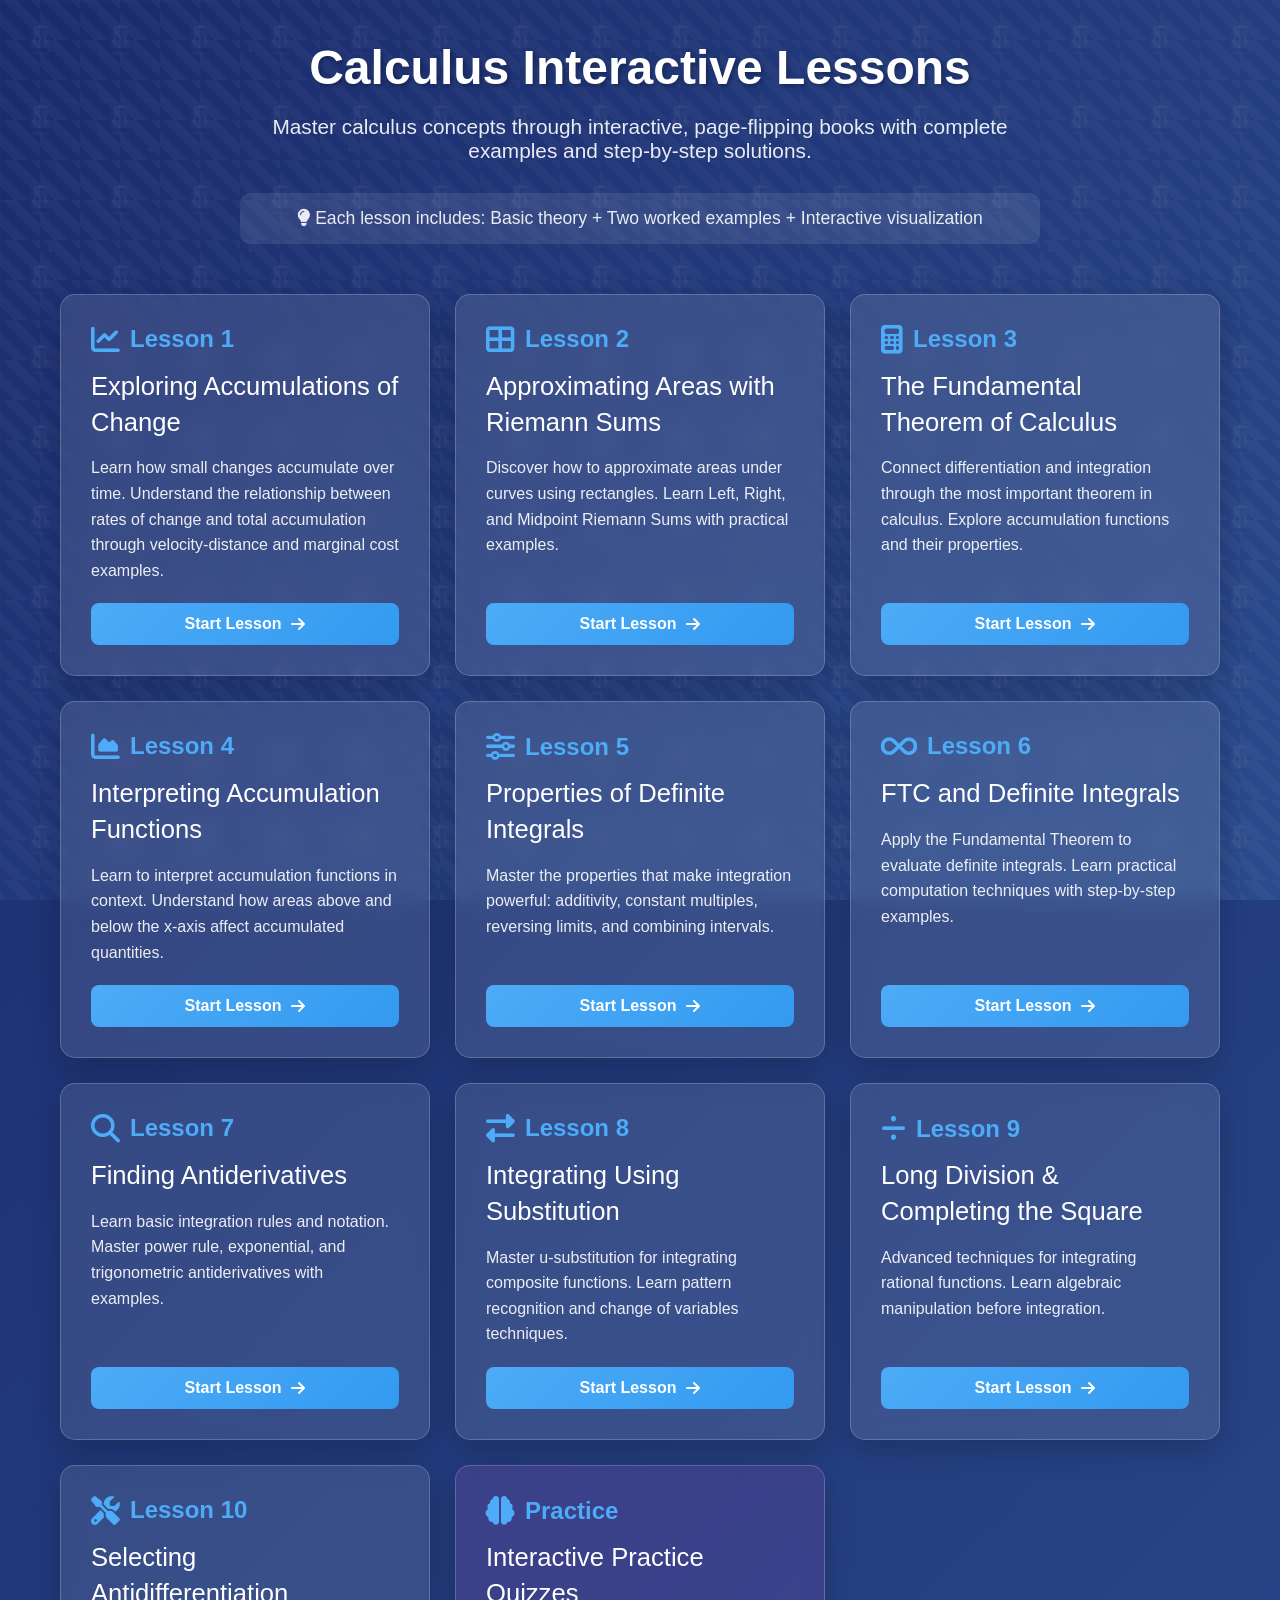
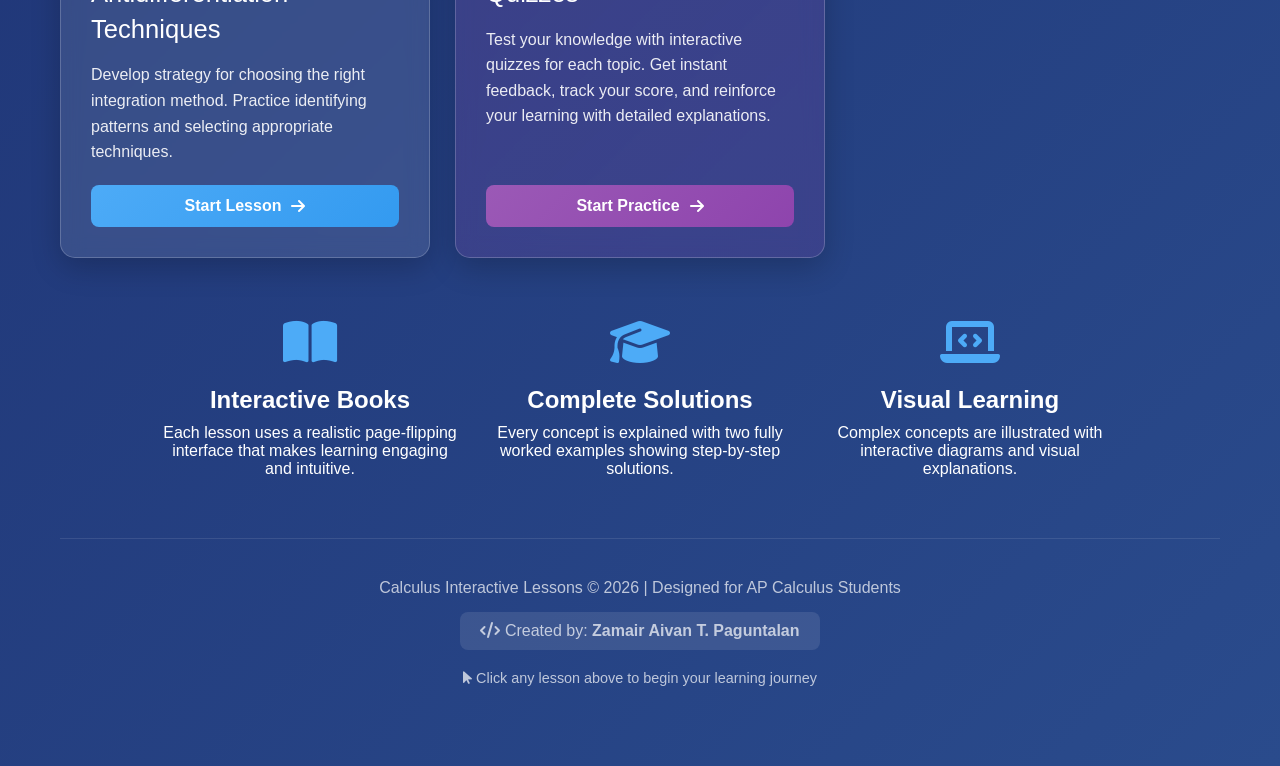
==== index.html @ d8565ab4 "Add files via upload" ====
<!DOCTYPE html>
<html lang="en">
<head>
    <meta charset="UTF-8">
    <meta name="viewport" content="width=device-width, initial-scale=1.0">
    <title>Calculus Interactive Lessons</title>
    <link rel="stylesheet" href="style.css">
    <link rel="stylesheet" href="https://cdnjs.cloudflare.com/ajax/libs/font-awesome/6.4.0/css/all.min.css">
    <style>
        .lessons-container {
            max-width: 1200px;
            margin: 0 auto;
            padding: 40px 20px;
        }
        
        .lessons-header {
            text-align: center;
            margin-bottom: 50px;
            color: white;
        }
        
        .lessons-header h1 {
            font-size: 3rem;
            margin-bottom: 20px;
            text-shadow: 2px 2px 4px rgba(0, 0, 0, 0.3);
        }
        
        .lessons-header p {
            font-size: 1.3rem;
            opacity: 0.9;
            max-width: 800px;
            margin: 0 auto 30px;
        }
        
        .lessons-grid {
            display: grid;
            grid-template-columns: repeat(auto-fill, minmax(350px, 1fr));
            gap: 25px;
            margin-bottom: 60px;
        }
        
        .lesson-card {
            background: rgba(255, 255, 255, 0.1);
            backdrop-filter: blur(10px);
            border-radius: 15px;
            padding: 30px;
            color: white;
            text-decoration: none;
            transition: all 0.3s ease;
            border: 1px solid rgba(255, 255, 255, 0.2);
            box-shadow: 0 10px 30px rgba(0, 0, 0, 0.2);
            display: flex;
            flex-direction: column;
            height: 100%;
        }
        
        .lesson-card:hover {
            transform: translateY(-10px);
            background: rgba(255, 255, 255, 0.15);
            box-shadow: 0 15px 40px rgba(0, 0, 0, 0.3);
            border-color: rgba(255, 255, 255, 0.3);
        }
        
        .lesson-number {
            font-size: 1.5rem;
            font-weight: bold;
            color: #4dabf7;
            margin-bottom: 15px;
            display: flex;
            align-items: center;
            gap: 10px;
        }
        
        .lesson-number i {
            font-size: 1.8rem;
        }
        
        .lesson-title {
            font-size: 1.6rem;
            margin-bottom: 15px;
            line-height: 1.4;
        }
        
        .lesson-description {
            font-size: 1rem;
            opacity: 0.9;
            line-height: 1.6;
            flex-grow: 1;
        }
        
        .lesson-link {
            margin-top: 20px;
            padding: 12px 20px;
            background: linear-gradient(135deg, #4dabf7, #339af0);
            border-radius: 8px;
            text-align: center;
            font-weight: bold;
            transition: all 0.3s ease;
            display: flex;
            align-items: center;
            justify-content: center;
            gap: 10px;
        }
        
        .lesson-card:hover .lesson-link {
            background: linear-gradient(135deg, #339af0, #228be6);
        }
        
        .features {
            display: flex;
            flex-wrap: wrap;
            justify-content: center;
            gap: 30px;
            margin-top: 60px;
            color: white;
        }
        
        .feature {
            text-align: center;
            max-width: 300px;
        }
        
        .feature i {
            font-size: 3rem;
            color: #4dabf7;
            margin-bottom: 20px;
        }
        
        .feature h3 {
            font-size: 1.5rem;
            margin-bottom: 10px;
        }
        
        .footer {
            text-align: center;
            color: rgba(255, 255, 255, 0.7);
            padding: 40px 0;
            margin-top: 60px;
            border-top: 1px solid rgba(255, 255, 255, 0.1);
        }
        
        .creator-credit {
            margin-top: 15px;
            font-size: 1rem;
            background: rgba(255, 255, 255, 0.1);
            padding: 10px 20px;
            border-radius: 8px;
            display: inline-block;
        }
        
        @media (max-width: 768px) {
            .lessons-grid {
                grid-template-columns: 1fr;
            }
            
            .lessons-header h1 {
                font-size: 2.2rem;
            }
        }
    </style>
</head>
<body>
    <div class="lessons-container">
        <div class="lessons-header">
            <h1>Calculus Interactive Lessons</h1>
            <p>Master calculus concepts through interactive, page-flipping books with complete examples and step-by-step solutions.</p>
            <p style="font-size: 1.1rem; margin-top: 20px; background: rgba(255, 255, 255, 0.1); padding: 15px; border-radius: 10px;">
                <i class="fas fa-lightbulb"></i> Each lesson includes: Basic theory + Two worked examples + Interactive visualization
            </p>
        </div>
        
        <div class="lessons-grid">
            <a href="lesson1.html" class="lesson-card">
                <div class="lesson-number">
                    <i class="fas fa-chart-line"></i> Lesson 1
                </div>
                <div class="lesson-title">Exploring Accumulations of Change</div>
                <div class="lesson-description">
                    Learn how small changes accumulate over time. Understand the relationship between rates of change and total accumulation through velocity-distance and marginal cost examples.
                </div>
                <div class="lesson-link">
                    Start Lesson <i class="fas fa-arrow-right"></i>
                </div>
            </a>
            
            <a href="lesson2.html" class="lesson-card">
                <div class="lesson-number">
                    <i class="fas fa-th-large"></i> Lesson 2
                </div>
                <div class="lesson-title">Approximating Areas with Riemann Sums</div>
                <div class="lesson-description">
                    Discover how to approximate areas under curves using rectangles. Learn Left, Right, and Midpoint Riemann Sums with practical examples.
                </div>
                <div class="lesson-link">
                    Start Lesson <i class="fas fa-arrow-right"></i>
                </div>
            </a>
            
            <a href="lesson3.html" class="lesson-card">
                <div class="lesson-number">
                    <i class="fas fa-calculator"></i> Lesson 3
                </div>
                <div class="lesson-title">The Fundamental Theorem of Calculus</div>
                <div class="lesson-description">
                    Connect differentiation and integration through the most important theorem in calculus. Explore accumulation functions and their properties.
                </div>
                <div class="lesson-link">
                    Start Lesson <i class="fas fa-arrow-right"></i>
                </div>
            </a>
            
            <a href="lesson4.html" class="lesson-card">
                <div class="lesson-number">
                    <i class="fas fa-chart-area"></i> Lesson 4
                </div>
                <div class="lesson-title">Interpreting Accumulation Functions</div>
                <div class="lesson-description">
                    Learn to interpret accumulation functions in context. Understand how areas above and below the x-axis affect accumulated quantities.
                </div>
                <div class="lesson-link">
                    Start Lesson <i class="fas fa-arrow-right"></i>
                </div>
            </a>
            
            <a href="lesson5.html" class="lesson-card">
                <div class="lesson-number">
                    <i class="fas fa-sliders-h"></i> Lesson 5
                </div>
                <div class="lesson-title">Properties of Definite Integrals</div>
                <div class="lesson-description">
                    Master the properties that make integration powerful: additivity, constant multiples, reversing limits, and combining intervals.
                </div>
                <div class="lesson-link">
                    Start Lesson <i class="fas fa-arrow-right"></i>
                </div>
            </a>
            
            <a href="lesson6.html" class="lesson-card">
                <div class="lesson-number">
                    <i class="fas fa-infinity"></i> Lesson 6
                </div>
                <div class="lesson-title">FTC and Definite Integrals</div>
                <div class="lesson-description">
                    Apply the Fundamental Theorem to evaluate definite integrals. Learn practical computation techniques with step-by-step examples.
                </div>
                <div class="lesson-link">
                    Start Lesson <i class="fas fa-arrow-right"></i>
                </div>
            </a>
            
            <a href="lesson7.html" class="lesson-card">
                <div class="lesson-number">
                    <i class="fas fa-search"></i> Lesson 7
                </div>
                <div class="lesson-title">Finding Antiderivatives</div>
                <div class="lesson-description">
                    Learn basic integration rules and notation. Master power rule, exponential, and trigonometric antiderivatives with examples.
                </div>
                <div class="lesson-link">
                    Start Lesson <i class="fas fa-arrow-right"></i>
                </div>
            </a>
            
            <a href="lesson8.html" class="lesson-card">
                <div class="lesson-number">
                    <i class="fas fa-exchange-alt"></i> Lesson 8
                </div>
                <div class="lesson-title">Integrating Using Substitution</div>
                <div class="lesson-description">
                    Master u-substitution for integrating composite functions. Learn pattern recognition and change of variables techniques.
                </div>
                <div class="lesson-link">
                    Start Lesson <i class="fas fa-arrow-right"></i>
                </div>
            </a>
            
            <a href="lesson9.html" class="lesson-card">
                <div class="lesson-number">
                    <i class="fas fa-divide"></i> Lesson 9
                </div>
                <div class="lesson-title">Long Division & Completing the Square</div>
                <div class="lesson-description">
                    Advanced techniques for integrating rational functions. Learn algebraic manipulation before integration.
                </div>
                <div class="lesson-link">
                    Start Lesson <i class="fas fa-arrow-right"></i>
                </div>
            </a>
            
            <a href="lesson10.html" class="lesson-card">
                <div class="lesson-number">
                    <i class="fas fa-tools"></i> Lesson 10
                </div>
                <div class="lesson-title">Selecting Antidifferentiation Techniques</div>
                <div class="lesson-description">
                    Develop strategy for choosing the right integration method. Practice identifying patterns and selecting appropriate techniques.
                </div>
                <div class="lesson-link">
                    Start Lesson <i class="fas fa-arrow-right"></i>
                </div>
            </a>

            <a href="practice.html" class="lesson-card" style="background: linear-gradient(135deg, rgba(155, 89, 182, 0.2), rgba(142, 68, 173, 0.2));">
    <div class="lesson-number">
        <i class="fas fa-brain"></i> Practice
    </div>
    <div class="lesson-title">Interactive Practice Quizzes</div>
    <div class="lesson-description">
        Test your knowledge with interactive quizzes for each topic. Get instant feedback, track your score, and reinforce your learning with detailed explanations.
    </div>
    <div class="lesson-link" style="background: linear-gradient(135deg, #9b59b6, #8e44ad);">
        Start Practice <i class="fas fa-arrow-right"></i>
    </div>
</a>
        </div>
        
        <div class="features">
            <div class="feature">
                <i class="fas fa-book-open"></i>
                <h3>Interactive Books</h3>
                <p>Each lesson uses a realistic page-flipping interface that makes learning engaging and intuitive.</p>
            </div>
            <div class="feature">
                <i class="fas fa-graduation-cap"></i>
                <h3>Complete Solutions</h3>
                <p>Every concept is explained with two fully worked examples showing step-by-step solutions.</p>
            </div>
            <div class="feature">
                <i class="fas fa-laptop-code"></i>
                <h3>Visual Learning</h3>
                <p>Complex concepts are illustrated with interactive diagrams and visual explanations.</p>
            </div>
        </div>
        
        <div class="footer">
            <p>Calculus Interactive Lessons © 2026 | Designed for AP Calculus Students</p>
            <div class="creator-credit">
                <i class="fas fa-code"></i> Created by: <strong>Zamair Aivan T. Paguntalan</strong>
            </div>
            <p style="margin-top: 20px; font-size: 0.9rem;">
                <i class="fas fa-mouse-pointer"></i> Click any lesson above to begin your learning journey
            </p>
        </div>
    </div>
    
    <script>
        // Simple animation for lesson cards on load
        document.addEventListener('DOMContentLoaded', function() {
            const cards = document.querySelectorAll('.lesson-card');
            cards.forEach((card, index) => {
                card.style.opacity = '0';
                card.style.transform = 'translateY(20px)';
                
                setTimeout(() => {
                    card.style.transition = 'opacity 0.5s ease, transform 0.5s ease';
                    card.style.opacity = '1';
                    card.style.transform = 'translateY(0)';
                }, 100 * index);
            });
        });
    </script>
</body>
</html>
---- style.css ----
* {
    margin: 0;
    padding: 0;
    box-sizing: border-box;
    font-family: 'Segoe UI', Tahoma, Geneva, Verdana, sans-serif;
}

body {
    min-height: 100vh;
    background: linear-gradient(135deg, #1a2a6c, #2a4b8c);
    color: #333;
    overflow-x: hidden;
}

/* Book Container Styles */
.book-wrapper {
    position: relative;
    display: flex;
    justify-content: center;
    align-items: center;
    width: 100%;
    margin-bottom: 30px;
}

.book-container {
    position: relative;
    width: 850px;
    height: 550px;
    max-width: 90vw;
    perspective: 1800px;
    transform-style: preserve-3d;
}

.book {
    position: absolute;
    width: 100%;
    height: 100%;
    top: 0;
    left: 0;
    transform-style: preserve-3d;
    transform: translateX(0%) rotateY(0deg);
    transition: transform 0.8s cubic-bezier(0.175, 0.885, 0.32, 1.275);
}

.page {
    position: absolute;
    width: 50%;
    height: 100%;
    top: 0;
    left: 50%;
    transform-origin: left center;
    transform-style: preserve-3d;
    transition: transform 1.2s cubic-bezier(0.645, 0.045, 0.355, 1);
    box-shadow: 0 5px 25px rgba(0, 0, 0, 0.3);
    border-radius: 0 8px 8px 0;
    overflow: hidden;
    background-color: #f9f9f9;
}

.page-front, .page-back {
    position: absolute;
    width: 100%;
    height: 100%;
    top: 0;
    left: 0;
    backface-visibility: hidden;
    padding: 35px;
    background-color: #f9f9f9;
    display: flex;
    flex-direction: column;
    justify-content: space-between;
}

.page-front {
    border-right: 1px solid #ddd;
    box-shadow: inset -5px 0 10px rgba(0, 0, 0, 0.05);
}

.page-back {
    transform: rotateY(180deg);
    border-left: 1px solid #ddd;
    box-shadow: inset 5px 0 10px rgba(0, 0, 0, 0.05);
}

.page-number {
    position: absolute;
    bottom: 15px;
    font-size: 0.9rem;
    color: #666;
    font-style: italic;
}

.page-front .page-number {
    right: 20px;
}

.page-back .page-number {
    left: 20px;
}

.page-header {
    font-size: 1.8rem;
    color: #2a4b8c;
    margin-bottom: 20px;
    padding-bottom: 12px;
    border-bottom: 2px solid #e6e6e6;
}

.page-content {
    flex-grow: 1;
    overflow-y: auto;
    padding-right: 10px;
    line-height: 1.7;
}

.page-content h3 {
    color: #1a2a6c;
    margin: 18px 0 12px 0;
    font-size: 1.3rem;
}

.page-content p {
    margin-bottom: 15px;
}

.math-example {
    background-color: #f0f4ff;
    padding: 18px;
    border-radius: 8px;
    border-left: 4px solid #2a4b8c;
    margin: 18px 0;
    box-shadow: 0 3px 8px rgba(0, 0, 0, 0.05);
}

.formula {
    font-family: 'Cambria Math', serif;
    font-size: 1.4rem;
    text-align: center;
    padding: 12px;
    background-color: white;
    border-radius: 6px;
    box-shadow: 0 3px 6px rgba(0,0,0,0.08);
    margin: 12px 0;
    border: 1px solid #e0e0e0;
}

/* Controls */
.header {
    text-align: center;
    margin: 30px 0;
    color: white;
    max-width: 800px;
    margin-left: auto;
    margin-right: auto;
    padding: 0 20px;
}

.header h1 {
    font-size: 2.8rem;
    margin-bottom: 10px;
    text-shadow: 2px 2px 4px rgba(0, 0, 0, 0.3);
}

.header p {
    font-size: 1.2rem;
    opacity: 0.9;
}

.controls {
    display: flex;
    justify-content: center;
    align-items: center;
    gap: 30px;
    margin: 20px 0 30px 0;
    z-index: 10;
}

.btn {
    padding: 12px 25px;
    background-color: #2a4b8c;
    color: white;
    border: none;
    border-radius: 50px;
    font-size: 1.1rem;
    cursor: pointer;
    transition: all 0.3s ease;
    display: flex;
    align-items: center;
    gap: 10px;
    box-shadow: 0 4px 8px rgba(0, 0, 0, 0.2);
}

.btn:hover {
    background-color: #1a2a6c;
    transform: translateY(-3px);
    box-shadow: 0 6px 12px rgba(0, 0, 0, 0.25);
}

.btn:disabled {
    background-color: #6c7a9c;
    cursor: not-allowed;
    transform: none;
    box-shadow: none;
}

.page-indicator {
    color: white;
    font-size: 1.2rem;
    padding: 10px 20px;
    background-color: rgba(255, 255, 255, 0.1);
    border-radius: 50px;
    min-width: 140px;
    text-align: center;
    backdrop-filter: blur(5px);
}

.instructions {
    color: white;
    text-align: center;
    margin: 30px 0;
    max-width: 600px;
    margin-left: auto;
    margin-right: auto;
    opacity: 0.9;
    font-size: 0.95rem;
    padding: 0 20px;
}

/* Page flipping states */
.flipped {
    transform: rotateY(-180deg);
}

/* Decorative book shadow */
.book-shadow {
    position: absolute;
    width: 90%;
    height: 30px;
    bottom: -25px;
    left: 5%;
    background: radial-gradient(ellipse at center, rgba(0,0,0,0.4) 0%, rgba(0,0,0,0) 70%);
    border-radius: 50%;
    z-index: 1;
}

/* Back to index link */
.back-to-index {
    text-align: center;
    margin: 30px 0;
}

.back-to-index a {
    display: inline-flex;
    align-items: center;
    gap: 10px;
    padding: 12px 25px;
    background-color: rgba(255, 255, 255, 0.1);
    color: white;
    text-decoration: none;
    border-radius: 50px;
    transition: all 0.3s ease;
    backdrop-filter: blur(5px);
    border: 1px solid rgba(255, 255, 255, 0.2);
}

.back-to-index a:hover {
    background-color: rgba(255, 255, 255, 0.2);
    transform: translateY(-3px);
    box-shadow: 0 5px 15px rgba(0, 0, 0, 0.2);
}

/* Responsive adjustments */
@media (max-width: 900px) {
    .book-container {
        height: 500px;
    }
    
    .page-header {
        font-size: 1.6rem;
    }
    
    .header h1 {
        font-size: 2.3rem;
    }
}

@media (max-width: 768px) {
    .book-container {
        height: 450px;
    }
    
    .page-front, .page-back {
        padding: 25px 18px;
    }
    
    .header h1 {
        font-size: 2rem;
    }
    
    .controls {
        flex-direction: column;
        gap: 15px;
    }
}

@media (max-width: 600px) {
    .book-container {
        height: 400px;
    }
    
    .page-header {
        font-size: 1.4rem;
    }
    
    .page-content h3 {
        font-size: 1.2rem;
    }
    
    .formula {
        font-size: 1.2rem;
        padding: 10px;
    }
}

/* Hide scrollbar for page content */
.page-content::-webkit-scrollbar {
    width: 6px;
}

.page-content::-webkit-scrollbar-track {
    background: #f1f1f1;
    border-radius: 3px;
}

.page-content::-webkit-scrollbar-thumb {
    background: #c1c1c1;
    border-radius: 3px;
}

.page-content::-webkit-scrollbar-thumb:hover {
    background: #a1a1a1;
}

/* ===== COOL MATH BACKGROUND DESIGN ===== */
body::before {
    content: "";
    position: fixed;
    top: 0;
    left: 0;
    width: 100%;
    height: 100%;
    background: 
        /* Large grid for depth */
        linear-gradient(rgba(42, 75, 140, 0.1) 1px, transparent 1px),
        linear-gradient(90deg, rgba(42, 75, 140, 0.1) 1px, transparent 1px),
        /* Dots pattern */
        radial-gradient(circle at 25% 25%, rgba(74, 144, 226, 0.15) 1px, transparent 2px),
        radial-gradient(circle at 75% 75%, rgba(74, 144, 226, 0.15) 1px, transparent 2px),
        /* Diagonal lines */
        repeating-linear-gradient(
            45deg,
            transparent,
            transparent 10px,
            rgba(255, 255, 255, 0.03) 10px,
            rgba(255, 255, 255, 0.03) 20px
        ),
        /* Main gradient */
        linear-gradient(135deg, #1a2a6c, #2a4b8c);
    
    background-size: 
        100px 100px, /* Grid size */
        100px 100px, /* Grid size */
        200px 200px, /* Dots pattern */
        200px 200px, /* Dots pattern */
        40px 40px,   /* Diagonal lines */
        cover;       /* Main gradient */
    
    z-index: -1;
    pointer-events: none;
}

/* Floating math symbols animation */
body::after {
    content: "";
    position: fixed;
    top: 0;
    left: 0;
    width: 100%;
    height: 100%;
    background-image: 
        url("data:image/svg+xml,%3Csvg xmlns='http://www.w3.org/2000/svg' width='100' height='100' viewBox='0 0 100 100'%3E%3Ctext x='50' y='60' font-family='Arial' font-size='40' text-anchor='middle' fill='rgba(255,255,255,0.05)'%3E∫%3C/text%3E%3C/svg%3E"),
        url("data:image/svg+xml,%3Csvg xmlns='http://www.w3.org/2000/svg' width='100' height='100' viewBox='0 0 100 100'%3E%3Ctext x='50' y='60' font-family='Arial' font-size='40' text-anchor='middle' fill='rgba(255,255,255,0.05)'%3E∑%3C/text%3E%3C/svg%3E"),
        url("data:image/svg+xml,%3Csvg xmlns='http://www.w3.org/2000/svg' width='100' height='100' viewBox='0 0 100 100'%3E%3Ctext x='50' y='60' font-family='Arial' font-size='40' text-anchor='middle' fill='rgba(255,255,255,0.05)'%3E∞%3C/text%3E%3C/svg%3E"),
        url("data:image/svg+xml,%3Csvg xmlns='http://www.w3.org/2000/svg' width='100' height='100' viewBox='0 0 100 100'%3E%3Ctext x='50' y='60' font-family='Arial' font-size='40' text-anchor='middle' fill='rgba(255,255,255,0.05)'%3Eπ%3C/text%3E%3C/svg%3E"),
        url("data:image/svg+xml,%3Csvg xmlns='http://www.w3.org/2000/svg' width='100' height='100' viewBox='0 0 100 100'%3E%3Ctext x='50' y='60' font-family='Arial' font-size='40' text-anchor='middle' fill='rgba(255,255,255,0.05)'%3EΔ%3C/text%3E%3C/svg%3E"),
        url("data:image/svg+xml,%3Csvg xmlns='http://www.w3.org/2000/svg' width='100' height='100' viewBox='0 0 100 100'%3E%3Ctext x='50' y='60' font-family='Arial' font-size='40' text-anchor='middle' fill='rgba(255,255,255,0.05)'%3Eθ%3C/text%3E%3C/svg%3E");
    
    background-size: 80px 80px;
    opacity: 0.4;
    z-index: -1;
    pointer-events: none;
    animation: floatSymbols 120s linear infinite;
}

/* Animated graph lines */
.graph-lines {
    position: fixed;
    top: 0;
    left: 0;
    width: 100%;
    height: 100%;
    z-index: -1;
    pointer-events: none;
    overflow: hidden;
}

.graph-line {
    position: absolute;
    background: rgba(74, 144, 226, 0.1);
    animation: drawGraph 20s linear infinite;
}

.graph-line:nth-child(1) {
    top: 30%;
    left: -100px;
    width: 200%;
    height: 2px;
    transform: rotate(15deg);
    animation-delay: 0s;
}

.graph-line:nth-child(2) {
    top: 60%;
    left: -100px;
    width: 200%;
    height: 1px;
    transform: rotate(-10deg);
    animation-delay: 5s;
}

.graph-line:nth-child(3) {
    top: 20%;
    left: -100px;
    width: 200%;
    height: 1px;
    transform: rotate(5deg);
    animation-delay: 10s;
}

/* Coordinate system */
.coordinate-system {
    position: fixed;
    top: 0;
    left: 0;
    width: 100%;
    height: 100%;
    z-index: -1;
    pointer-events: none;
}

.x-axis, .y-axis {
    position: absolute;
    background: rgba(255, 255, 255, 0.08);
}

.x-axis {
    top: 50%;
    left: 0;
    width: 100%;
    height: 1px;
}

.y-axis {
    top: 0;
    left: 50%;
    width: 1px;
    height: 100%;
}

/* Animated particles */
.math-particles {
    position: fixed;
    top: 0;
    left: 0;
    width: 100%;
    height: 100%;
    z-index: -1;
    pointer-events: none;
}

.particle {
    position: absolute;
    width: 4px;
    height: 4px;
    background: rgba(255, 255, 255, 0.2);
    border-radius: 50%;
    animation: floatParticle 15s infinite linear;
}

/* Parallax layers */
.parallax-layer {
    position: fixed;
    top: 0;
    left: 0;
    width: 100%;
    height: 100%;
    z-index: -1;
    pointer-events: none;
}

.layer-1 {
    background: 
        radial-gradient(circle at 20% 80%, rgba(74, 144, 226, 0.15) 0%, transparent 50%),
        radial-gradient(circle at 80% 20%, rgba(26, 42, 108, 0.15) 0%, transparent 50%);
    opacity: 0.6;
}

.layer-2 {
    background: 
        repeating-linear-gradient(
            90deg,
            transparent,
            transparent 50px,
            rgba(255, 255, 255, 0.02) 50px,
            rgba(255, 255, 255, 0.02) 100px
        ),
        repeating-linear-gradient(
            0deg,
            transparent,
            transparent 50px,
            rgba(255, 255, 255, 0.02) 50px,
            rgba(255, 255, 255, 0.02) 100px
        );
    opacity: 0.3;
}

/* Animations */
@keyframes floatSymbols {
    0% {
        background-position: 
            0% 0%,
            10% 20%,
            20% 40%,
            30% 60%,
            40% 80%,
            50% 100%;
    }
    100% {
        background-position: 
            100% 100%,
            110% 120%,
            120% 140%,
            130% 160%,
            140% 180%,
            150% 200%;
    }
}

@keyframes drawGraph {
    0% {
        transform: translateX(-100%) rotate(var(--rotate, 0deg));
    }
    100% {
        transform: translateX(100%) rotate(var(--rotate, 0deg));
    }
}

@keyframes floatParticle {
    0% {
        transform: translateY(100vh) translateX(0) rotate(0deg);
        opacity: 0;
    }
    10% {
        opacity: 0.5;
    }
    90% {
        opacity: 0.5;
    }
    100% {
        transform: translateY(-100px) translateX(100px) rotate(360deg);
        opacity: 0;
    }
}

/* Enhanced body styles with the new background */
body {
    min-height: 100vh;
    background: linear-gradient(135deg, #1a2a6c, #2a4b8c);
    color: #333;
    overflow-x: hidden;
    position: relative;
}
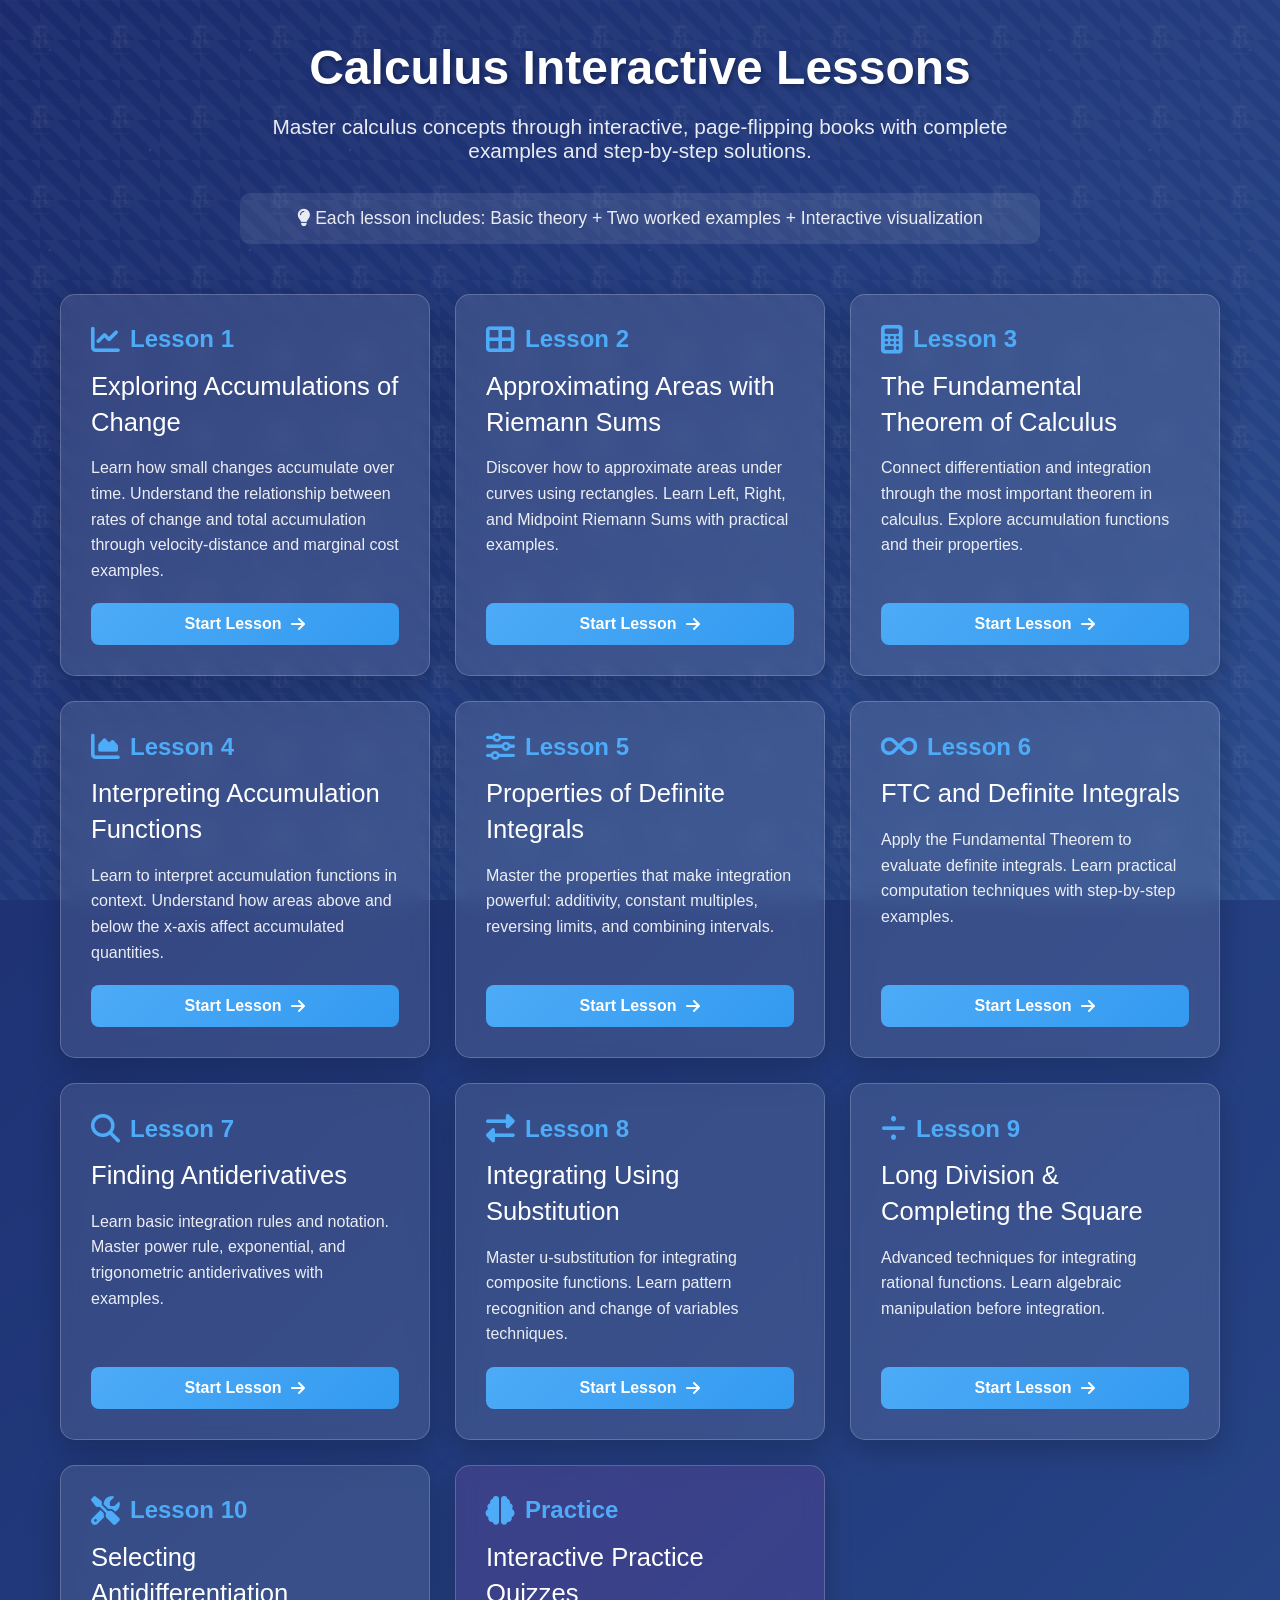
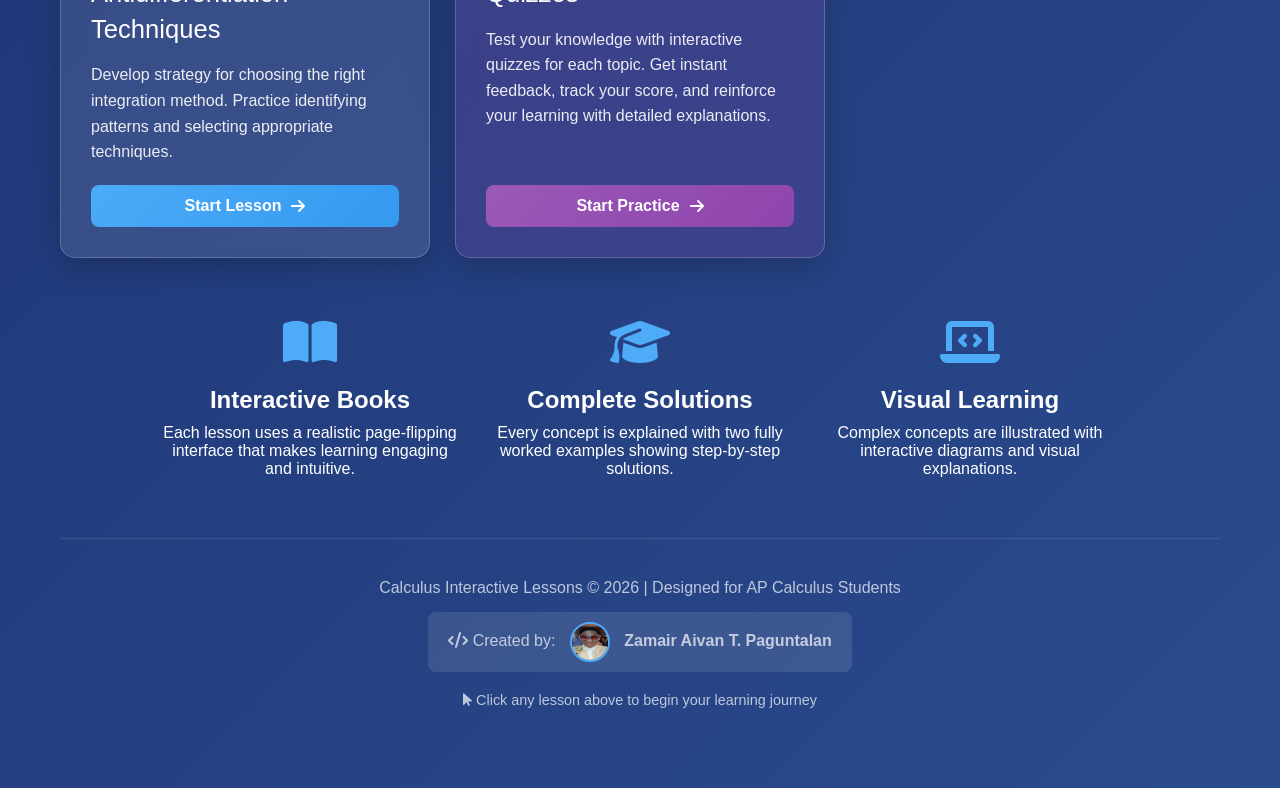
==== commit 6ae7c59a: "Update index.html" ====
--- a/index.html
+++ b/index.html
@@ -335,7 +335,9 @@
         <div class="footer">
             <p>Calculus Interactive Lessons © 2026 | Designed for AP Calculus Students</p>
             <div class="creator-credit">
-                <i class="fas fa-code"></i> Created by: <strong>Zamair Aivan T. Paguntalan</strong>
+                <i class="fas fa-code"></i> Created by: 
+                <img src="aivan.jpg" alt="Aivan" style="width: 40px; height: 40px; border-radius: 50%; vertical-align: middle; margin: 0 10px; border: 2px solid #4dabf7;">
+                <strong>Zamair Aivan T. Paguntalan</strong>
             </div>
             <p style="margin-top: 20px; font-size: 0.9rem;">
                 <i class="fas fa-mouse-pointer"></i> Click any lesson above to begin your learning journey
@@ -360,4 +362,4 @@
         });
     </script>
 </body>
-</html>+</html>
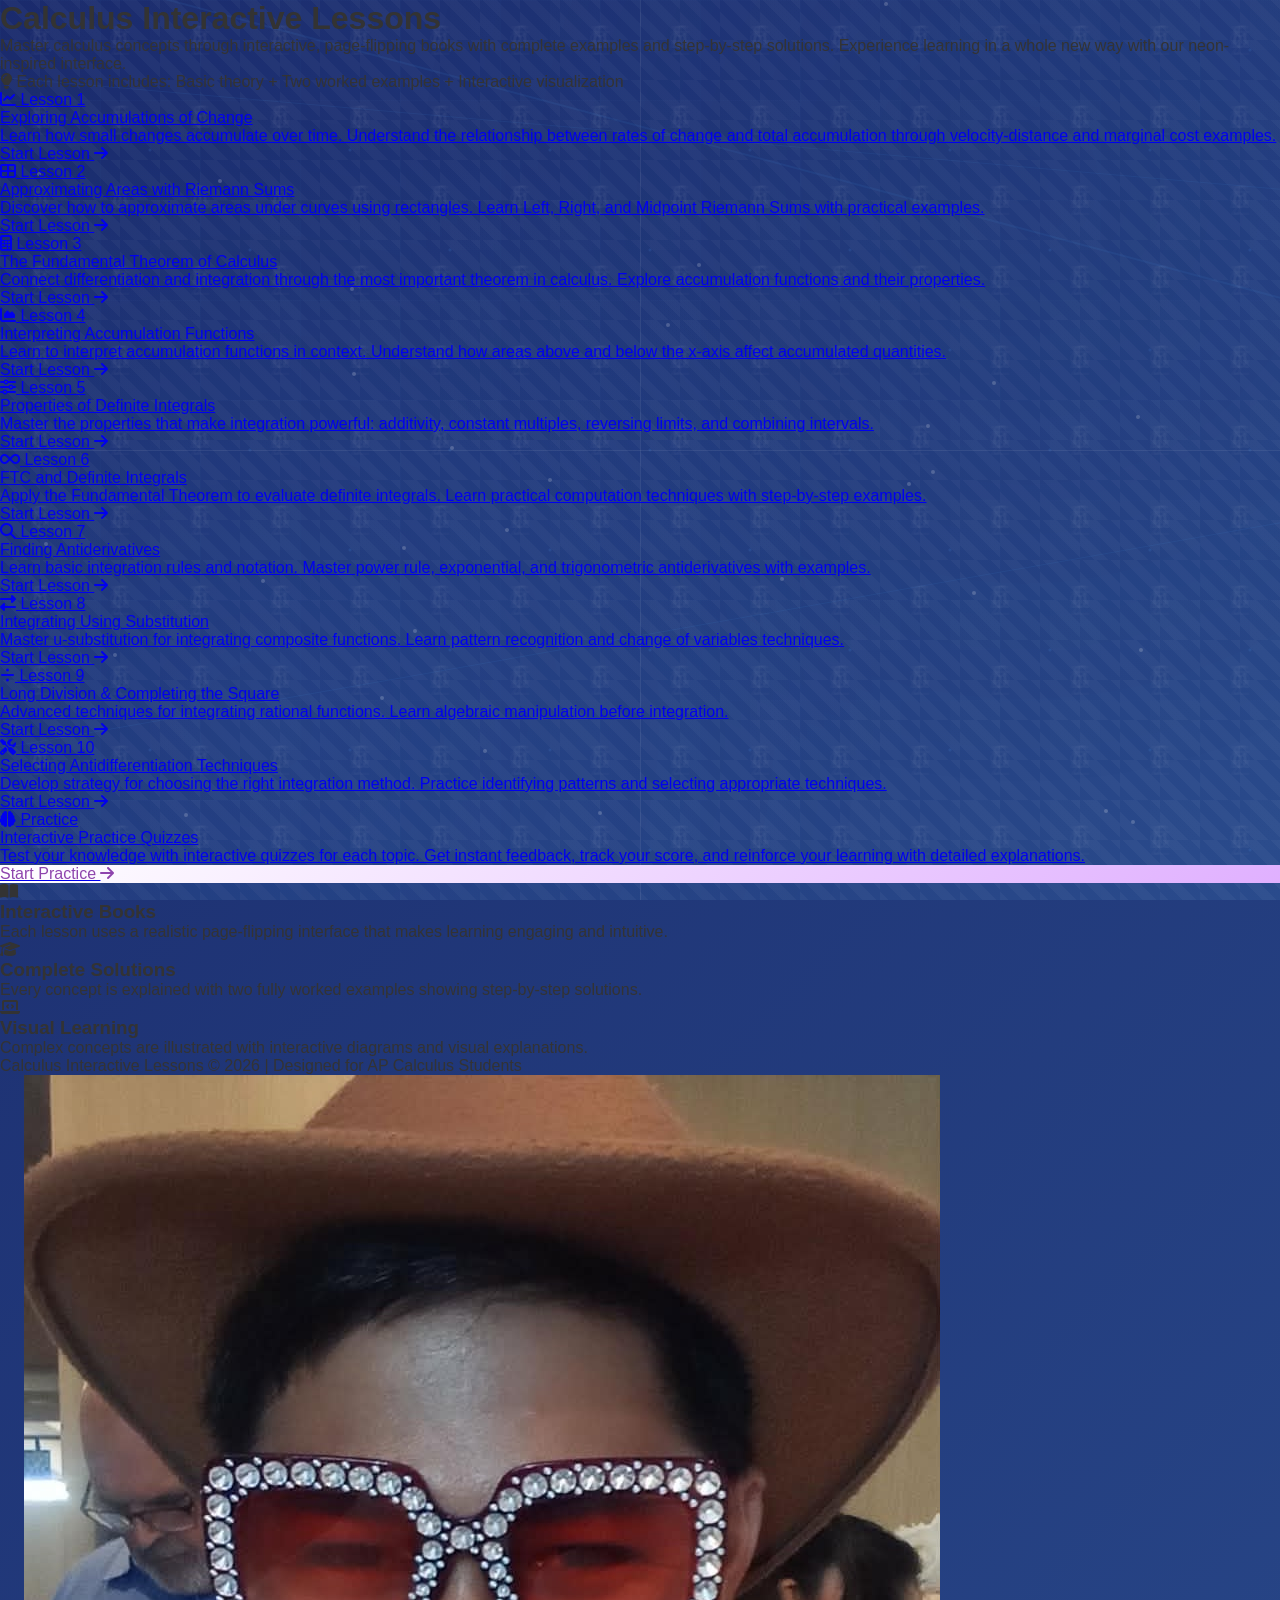
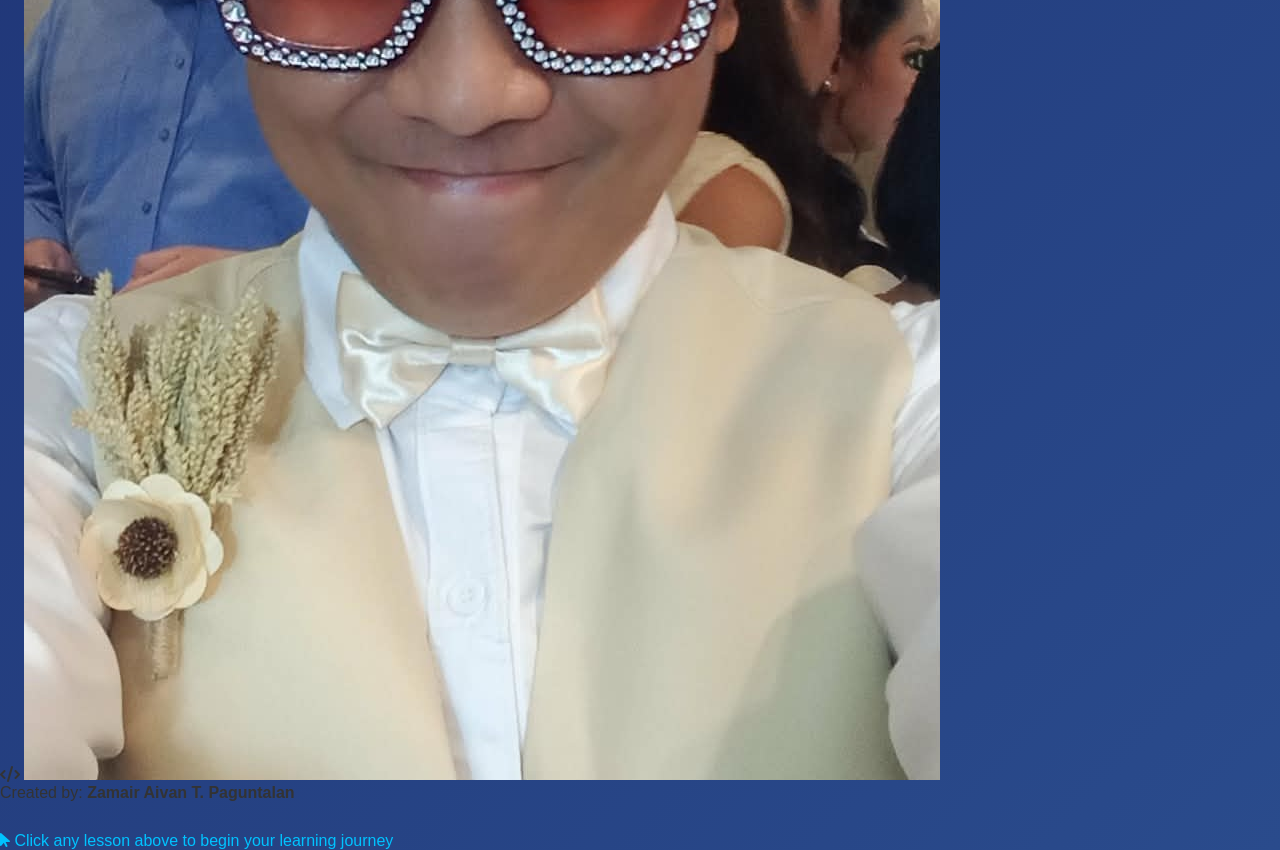
==== commit bdf3b178: "Update index.html" ====
--- a/index.html
+++ b/index.html
@@ -6,167 +6,15 @@
     <title>Calculus Interactive Lessons</title>
     <link rel="stylesheet" href="style.css">
     <link rel="stylesheet" href="https://cdnjs.cloudflare.com/ajax/libs/font-awesome/6.4.0/css/all.min.css">
-    <style>
-        .lessons-container {
-            max-width: 1200px;
-            margin: 0 auto;
-            padding: 40px 20px;
-        }
-        
-        .lessons-header {
-            text-align: center;
-            margin-bottom: 50px;
-            color: white;
-        }
-        
-        .lessons-header h1 {
-            font-size: 3rem;
-            margin-bottom: 20px;
-            text-shadow: 2px 2px 4px rgba(0, 0, 0, 0.3);
-        }
-        
-        .lessons-header p {
-            font-size: 1.3rem;
-            opacity: 0.9;
-            max-width: 800px;
-            margin: 0 auto 30px;
-        }
-        
-        .lessons-grid {
-            display: grid;
-            grid-template-columns: repeat(auto-fill, minmax(350px, 1fr));
-            gap: 25px;
-            margin-bottom: 60px;
-        }
-        
-        .lesson-card {
-            background: rgba(255, 255, 255, 0.1);
-            backdrop-filter: blur(10px);
-            border-radius: 15px;
-            padding: 30px;
-            color: white;
-            text-decoration: none;
-            transition: all 0.3s ease;
-            border: 1px solid rgba(255, 255, 255, 0.2);
-            box-shadow: 0 10px 30px rgba(0, 0, 0, 0.2);
-            display: flex;
-            flex-direction: column;
-            height: 100%;
-        }
-        
-        .lesson-card:hover {
-            transform: translateY(-10px);
-            background: rgba(255, 255, 255, 0.15);
-            box-shadow: 0 15px 40px rgba(0, 0, 0, 0.3);
-            border-color: rgba(255, 255, 255, 0.3);
-        }
-        
-        .lesson-number {
-            font-size: 1.5rem;
-            font-weight: bold;
-            color: #4dabf7;
-            margin-bottom: 15px;
-            display: flex;
-            align-items: center;
-            gap: 10px;
-        }
-        
-        .lesson-number i {
-            font-size: 1.8rem;
-        }
-        
-        .lesson-title {
-            font-size: 1.6rem;
-            margin-bottom: 15px;
-            line-height: 1.4;
-        }
-        
-        .lesson-description {
-            font-size: 1rem;
-            opacity: 0.9;
-            line-height: 1.6;
-            flex-grow: 1;
-        }
-        
-        .lesson-link {
-            margin-top: 20px;
-            padding: 12px 20px;
-            background: linear-gradient(135deg, #4dabf7, #339af0);
-            border-radius: 8px;
-            text-align: center;
-            font-weight: bold;
-            transition: all 0.3s ease;
-            display: flex;
-            align-items: center;
-            justify-content: center;
-            gap: 10px;
-        }
-        
-        .lesson-card:hover .lesson-link {
-            background: linear-gradient(135deg, #339af0, #228be6);
-        }
-        
-        .features {
-            display: flex;
-            flex-wrap: wrap;
-            justify-content: center;
-            gap: 30px;
-            margin-top: 60px;
-            color: white;
-        }
-        
-        .feature {
-            text-align: center;
-            max-width: 300px;
-        }
-        
-        .feature i {
-            font-size: 3rem;
-            color: #4dabf7;
-            margin-bottom: 20px;
-        }
-        
-        .feature h3 {
-            font-size: 1.5rem;
-            margin-bottom: 10px;
-        }
-        
-        .footer {
-            text-align: center;
-            color: rgba(255, 255, 255, 0.7);
-            padding: 40px 0;
-            margin-top: 60px;
-            border-top: 1px solid rgba(255, 255, 255, 0.1);
-        }
-        
-        .creator-credit {
-            margin-top: 15px;
-            font-size: 1rem;
-            background: rgba(255, 255, 255, 0.1);
-            padding: 10px 20px;
-            border-radius: 8px;
-            display: inline-block;
-        }
-        
-        @media (max-width: 768px) {
-            .lessons-grid {
-                grid-template-columns: 1fr;
-            }
-            
-            .lessons-header h1 {
-                font-size: 2.2rem;
-            }
-        }
-    </style>
 </head>
 <body>
     <div class="lessons-container">
         <div class="lessons-header">
             <h1>Calculus Interactive Lessons</h1>
-            <p>Master calculus concepts through interactive, page-flipping books with complete examples and step-by-step solutions.</p>
-            <p style="font-size: 1.1rem; margin-top: 20px; background: rgba(255, 255, 255, 0.1); padding: 15px; border-radius: 10px;">
+            <p>Master calculus concepts through interactive, page-flipping books with complete examples and step-by-step solutions. Experience learning in a whole new way with our neon-inspired interface.</p>
+            <div class="feature-highlight">
                 <i class="fas fa-lightbulb"></i> Each lesson includes: Basic theory + Two worked examples + Interactive visualization
-            </p>
+            </div>
         </div>
         
         <div class="lessons-grid">
@@ -300,18 +148,18 @@
                 </div>
             </a>
 
-            <a href="practice.html" class="lesson-card" style="background: linear-gradient(135deg, rgba(155, 89, 182, 0.2), rgba(142, 68, 173, 0.2));">
-    <div class="lesson-number">
-        <i class="fas fa-brain"></i> Practice
-    </div>
-    <div class="lesson-title">Interactive Practice Quizzes</div>
-    <div class="lesson-description">
-        Test your knowledge with interactive quizzes for each topic. Get instant feedback, track your score, and reinforce your learning with detailed explanations.
-    </div>
-    <div class="lesson-link" style="background: linear-gradient(135deg, #9b59b6, #8e44ad);">
-        Start Practice <i class="fas fa-arrow-right"></i>
-    </div>
-</a>
+            <a href="practice.html" class="lesson-card" style="background: linear-gradient(135deg, rgba(155, 89, 182, 0.9), rgba(142, 68, 173, 0.9));">
+                <div class="lesson-number">
+                    <i class="fas fa-brain"></i> Practice
+                </div>
+                <div class="lesson-title">Interactive Practice Quizzes</div>
+                <div class="lesson-description">
+                    Test your knowledge with interactive quizzes for each topic. Get instant feedback, track your score, and reinforce your learning with detailed explanations.
+                </div>
+                <div class="lesson-link" style="background: linear-gradient(135deg, #ffffff, #e0b0ff); color: #8e44ad;">
+                    Start Practice <i class="fas fa-arrow-right"></i>
+                </div>
+            </a>
         </div>
         
         <div class="features">
@@ -335,31 +183,18 @@
         <div class="footer">
             <p>Calculus Interactive Lessons © 2026 | Designed for AP Calculus Students</p>
             <div class="creator-credit">
-                <i class="fas fa-code"></i> Created by: 
-                <img src="aivan.jpg" alt="Aivan" style="width: 40px; height: 40px; border-radius: 50%; vertical-align: middle; margin: 0 10px; border: 2px solid #4dabf7;">
-                <strong>Zamair Aivan T. Paguntalan</strong>
-            </div>
-            <p style="margin-top: 20px; font-size: 0.9rem;">
+                <i class="fas fa-code"></i> 
+                <img src="aivan.jpg" alt="Aivan">
+                <div>
+                    Created by: <strong>Zamair Aivan T. Paguntalan</strong>
+                </div>
+            </div>
+            <p style="margin-top: 30px; font-size: 1rem; color: #00c3ff;">
                 <i class="fas fa-mouse-pointer"></i> Click any lesson above to begin your learning journey
             </p>
         </div>
     </div>
     
-    <script>
-        // Simple animation for lesson cards on load
-        document.addEventListener('DOMContentLoaded', function() {
-            const cards = document.querySelectorAll('.lesson-card');
-            cards.forEach((card, index) => {
-                card.style.opacity = '0';
-                card.style.transform = 'translateY(20px)';
-                
-                setTimeout(() => {
-                    card.style.transition = 'opacity 0.5s ease, transform 0.5s ease';
-                    card.style.opacity = '1';
-                    card.style.transform = 'translateY(0)';
-                }, 100 * index);
-            });
-        });
-    </script>
+    <script src="script.js"></script>
 </body>
 </html>
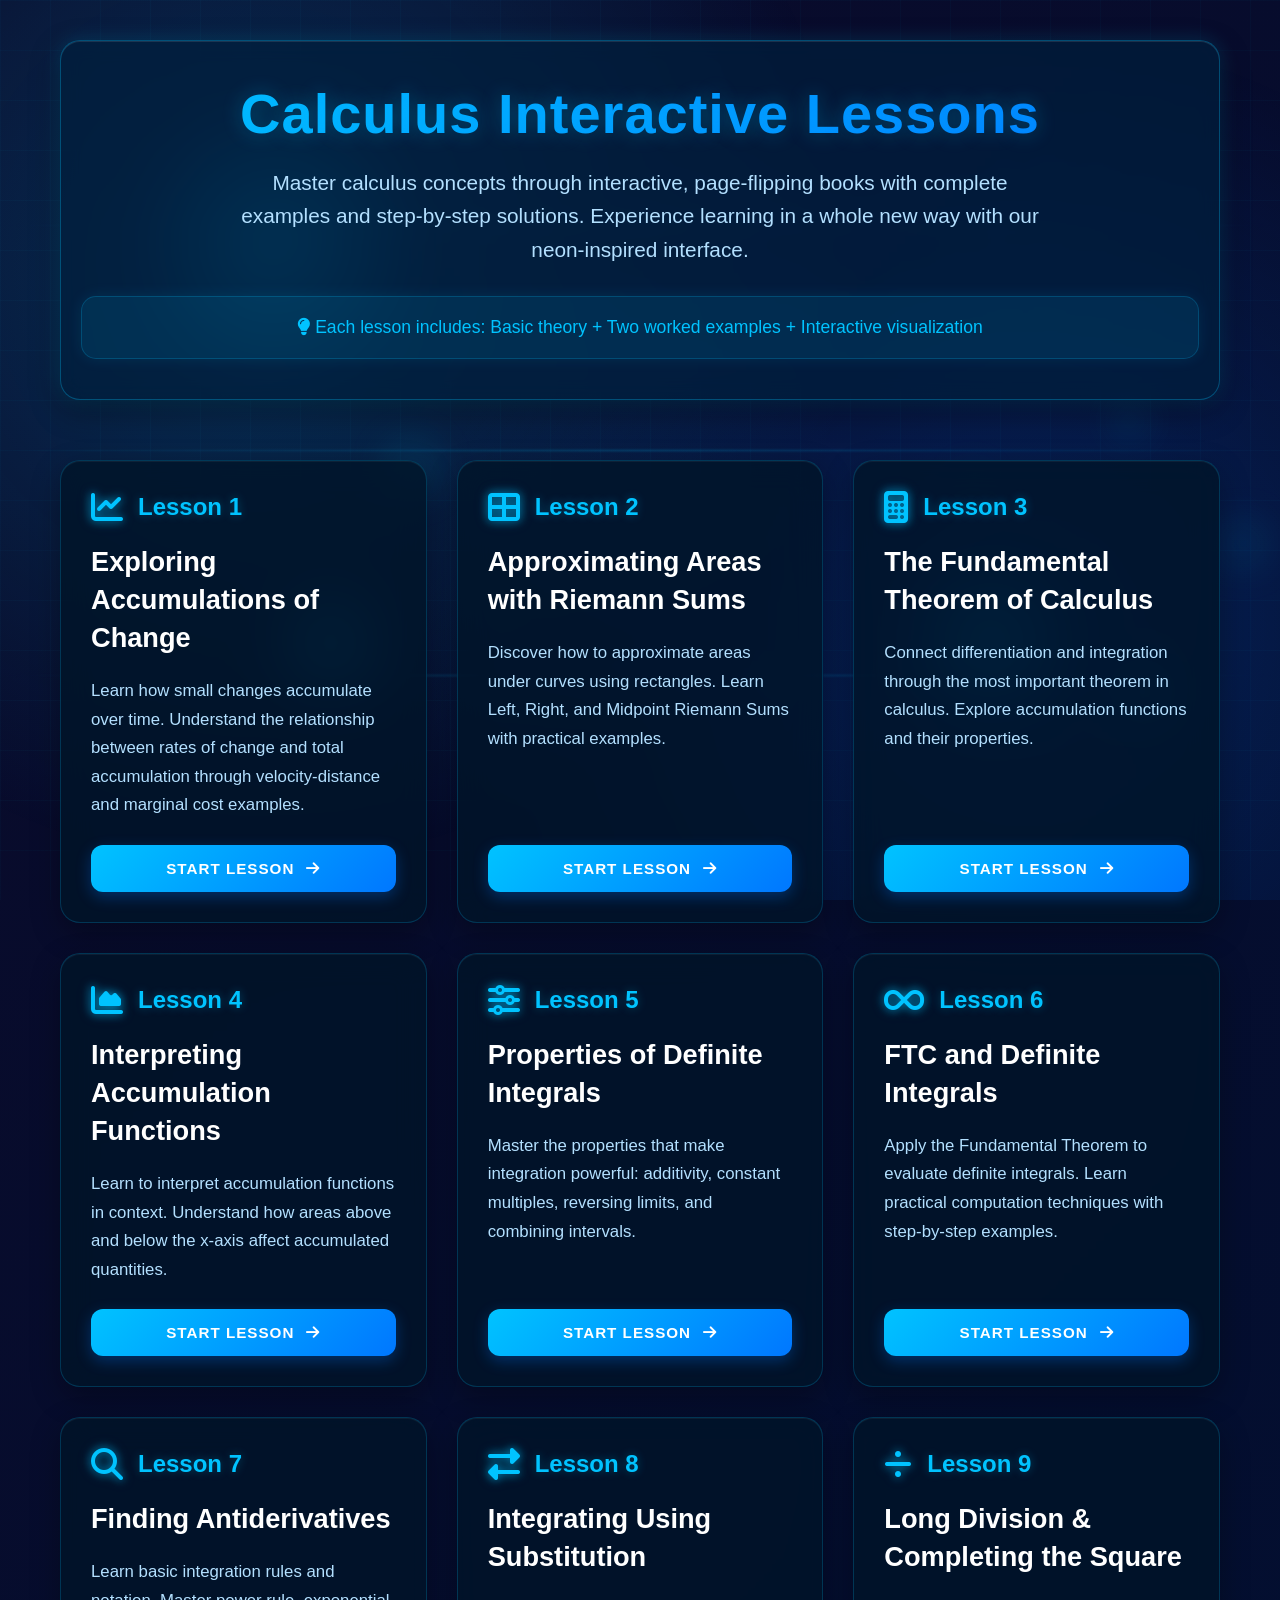
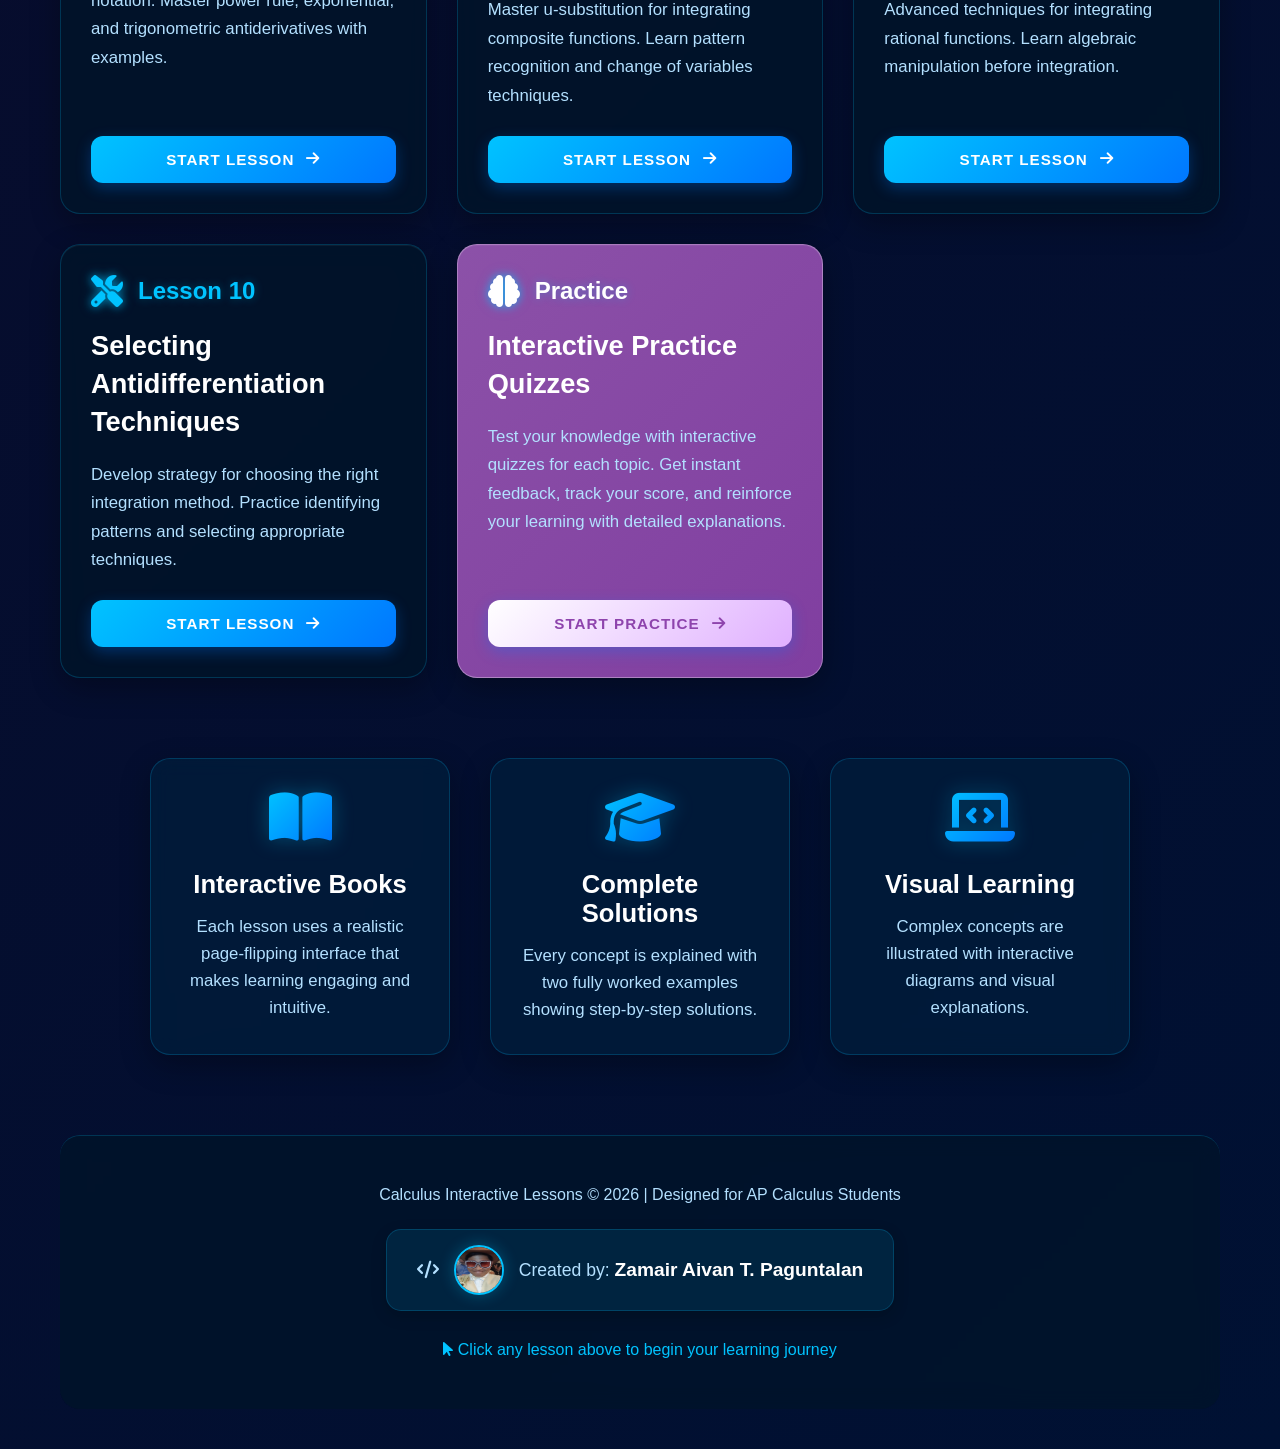
==== commit b6c86c6d: "Add files via upload" ====
--- a/index.html
+++ b/index.html
@@ -197,4 +197,4 @@
     
     <script src="script.js"></script>
 </body>
-</html>
+</html>
--- a/style.css
+++ b/style.css
@@ -7,12 +7,389 @@
 
 body {
     min-height: 100vh;
-    background: linear-gradient(135deg, #1a2a6c, #2a4b8c);
-    color: #333;
+    background: linear-gradient(135deg, #0a0a2a, #001133);
+    color: #e6f7ff;
     overflow-x: hidden;
-}
-
-/* Book Container Styles */
+    position: relative;
+}
+
+/* Neon Background Effects */
+.neon-bg {
+    position: fixed;
+    top: 0;
+    left: 0;
+    width: 100%;
+    height: 100%;
+    z-index: -1;
+    overflow: hidden;
+}
+
+.neon-grid {
+    position: absolute;
+    width: 100%;
+    height: 100%;
+    background-image: 
+        linear-gradient(rgba(0, 195, 255, 0.1) 1px, transparent 1px),
+        linear-gradient(90deg, rgba(0, 195, 255, 0.1) 1px, transparent 1px);
+    background-size: 50px 50px;
+    opacity: 0.3;
+}
+
+.neon-pulse {
+    position: absolute;
+    width: 100%;
+    height: 100%;
+    background: radial-gradient(circle at 20% 30%, rgba(0, 195, 255, 0.2) 0%, transparent 50%),
+               radial-gradient(circle at 80% 70%, rgba(0, 119, 255, 0.2) 0%, transparent 50%);
+    animation: pulse 8s ease-in-out infinite alternate;
+}
+
+.neon-orbs {
+    position: absolute;
+    width: 100%;
+    height: 100%;
+}
+
+.neon-orb {
+    position: absolute;
+    border-radius: 50%;
+    background: radial-gradient(circle, rgba(0, 195, 255, 0.3), transparent 70%);
+    filter: blur(20px);
+    animation: float 15s infinite linear;
+}
+
+.neon-orb:nth-child(1) {
+    width: 300px;
+    height: 300px;
+    top: 10%;
+    left: 10%;
+    animation-duration: 20s;
+}
+
+.neon-orb:nth-child(2) {
+    width: 200px;
+    height: 200px;
+    top: 60%;
+    right: 15%;
+    animation-duration: 15s;
+    animation-delay: -5s;
+}
+
+.neon-orb:nth-child(3) {
+    width: 150px;
+    height: 150px;
+    bottom: 20%;
+    left: 20%;
+    animation-duration: 25s;
+    animation-delay: -10s;
+}
+
+.neon-lines {
+    position: absolute;
+    width: 100%;
+    height: 100%;
+}
+
+.neon-line {
+    position: absolute;
+    background: linear-gradient(90deg, transparent, rgba(0, 195, 255, 0.4), transparent);
+    height: 1px;
+    width: 100%;
+    filter: blur(1px);
+    animation: scan 4s linear infinite;
+}
+
+.neon-line:nth-child(1) {
+    top: 25%;
+    animation-delay: 0s;
+}
+
+.neon-line:nth-child(2) {
+    top: 50%;
+    animation-delay: -2s;
+}
+
+.neon-line:nth-child(3) {
+    top: 75%;
+    animation-delay: -1s;
+}
+
+/* Index Page Specific Styles */
+.lessons-container {
+    max-width: 1200px;
+    margin: 0 auto;
+    padding: 40px 20px;
+    position: relative;
+    z-index: 1;
+}
+
+.lessons-header {
+    text-align: center;
+    margin-bottom: 60px;
+    padding: 40px 20px;
+    background: rgba(0, 30, 60, 0.7);
+    backdrop-filter: blur(10px);
+    border-radius: 20px;
+    border: 1px solid rgba(0, 195, 255, 0.3);
+    box-shadow: 
+        0 10px 30px rgba(0, 0, 0, 0.4),
+        inset 0 1px 0 rgba(255, 255, 255, 0.1),
+        0 0 20px rgba(0, 195, 255, 0.2);
+}
+
+.lessons-header h1 {
+    font-size: 3.5rem;
+    margin-bottom: 20px;
+    background: linear-gradient(135deg, #00c3ff, #0077ff);
+    -webkit-background-clip: text;
+    -webkit-text-fill-color: transparent;
+    text-shadow: 0 0 20px rgba(0, 195, 255, 0.3);
+    letter-spacing: 1px;
+}
+
+.lessons-header p {
+    font-size: 1.3rem;
+    color: #b3e0ff;
+    max-width: 800px;
+    margin: 0 auto 30px;
+    line-height: 1.6;
+}
+
+.feature-highlight {
+    font-size: 1.1rem;
+    margin-top: 30px;
+    background: rgba(0, 195, 255, 0.1);
+    padding: 20px;
+    border-radius: 15px;
+    border: 1px solid rgba(0, 195, 255, 0.2);
+    color: #00c3ff;
+    box-shadow: 0 0 15px rgba(0, 195, 255, 0.1);
+}
+
+.lessons-grid {
+    display: grid;
+    grid-template-columns: repeat(auto-fill, minmax(350px, 1fr));
+    gap: 30px;
+    margin-bottom: 80px;
+}
+
+.lesson-card {
+    background: rgba(0, 20, 40, 0.8);
+    backdrop-filter: blur(15px);
+    border-radius: 20px;
+    padding: 30px;
+    color: #e6f7ff;
+    text-decoration: none;
+    transition: all 0.4s cubic-bezier(0.175, 0.885, 0.32, 1.275);
+    border: 1px solid rgba(0, 195, 255, 0.2);
+    box-shadow: 
+        0 10px 30px rgba(0, 0, 0, 0.3),
+        inset 0 1px 0 rgba(255, 255, 255, 0.05);
+    display: flex;
+    flex-direction: column;
+    height: 100%;
+    position: relative;
+    overflow: hidden;
+}
+
+.lesson-card::before {
+    content: '';
+    position: absolute;
+    top: 0;
+    left: -100%;
+    width: 100%;
+    height: 100%;
+    background: linear-gradient(90deg, transparent, rgba(0, 195, 255, 0.1), transparent);
+    transition: left 0.6s;
+}
+
+.lesson-card:hover {
+    transform: translateY(-10px) scale(1.02);
+    border-color: rgba(0, 195, 255, 0.5);
+    box-shadow: 
+        0 20px 40px rgba(0, 0, 0, 0.4),
+        0 0 30px rgba(0, 195, 255, 0.3),
+        inset 0 1px 0 rgba(255, 255, 255, 0.1);
+}
+
+.lesson-card:hover::before {
+    left: 100%;
+}
+
+.lesson-number {
+    font-size: 1.5rem;
+    font-weight: bold;
+    color: #00c3ff;
+    margin-bottom: 20px;
+    display: flex;
+    align-items: center;
+    gap: 15px;
+    text-shadow: 0 0 10px rgba(0, 195, 255, 0.3);
+}
+
+.lesson-number i {
+    font-size: 2rem;
+    filter: drop-shadow(0 0 5px rgba(0, 195, 255, 0.5));
+}
+
+.lesson-title {
+    font-size: 1.7rem;
+    margin-bottom: 20px;
+    line-height: 1.4;
+    color: #ffffff;
+    font-weight: 600;
+}
+
+.lesson-description {
+    font-size: 1.05rem;
+    color: #b3e0ff;
+    line-height: 1.7;
+    flex-grow: 1;
+    margin-bottom: 25px;
+}
+
+.lesson-link {
+    margin-top: auto;
+    padding: 15px 25px;
+    background: linear-gradient(135deg, #00c3ff, #0077ff);
+    border-radius: 12px;
+    text-align: center;
+    font-weight: 600;
+    transition: all 0.3s ease;
+    display: flex;
+    align-items: center;
+    justify-content: center;
+    gap: 12px;
+    color: white;
+    text-transform: uppercase;
+    letter-spacing: 1px;
+    font-size: 0.95rem;
+    box-shadow: 0 5px 15px rgba(0, 119, 255, 0.3);
+    border: none;
+    position: relative;
+    overflow: hidden;
+}
+
+.lesson-link::before {
+    content: '';
+    position: absolute;
+    top: 0;
+    left: -100%;
+    width: 100%;
+    height: 100%;
+    background: linear-gradient(90deg, transparent, rgba(255, 255, 255, 0.2), transparent);
+    transition: left 0.5s;
+}
+
+.lesson-card:hover .lesson-link {
+    background: linear-gradient(135deg, #0077ff, #0055cc);
+    box-shadow: 0 8px 20px rgba(0, 119, 255, 0.4);
+    transform: translateY(-2px);
+}
+
+.lesson-card:hover .lesson-link::before {
+    left: 100%;
+}
+
+.lesson-card[href="practice.html"] {
+    background: linear-gradient(135deg, rgba(155, 89, 182, 0.9), rgba(142, 68, 173, 0.9));
+    border-color: rgba(255, 255, 255, 0.3);
+}
+
+.lesson-card[href="practice.html"] .lesson-number {
+    color: #ffffff;
+}
+
+.lesson-card[href="practice.html"] .lesson-link {
+    background: linear-gradient(135deg, #ffffff, #e0b0ff);
+    color: #8e44ad;
+}
+
+.features {
+    display: flex;
+    flex-wrap: wrap;
+    justify-content: center;
+    gap: 40px;
+    margin-top: 80px;
+    color: #e6f7ff;
+}
+
+.feature {
+    text-align: center;
+    max-width: 300px;
+    padding: 30px;
+    background: rgba(0, 30, 60, 0.7);
+    backdrop-filter: blur(10px);
+    border-radius: 20px;
+    border: 1px solid rgba(0, 195, 255, 0.2);
+    box-shadow: 0 10px 30px rgba(0, 0, 0, 0.3);
+    transition: transform 0.3s ease;
+}
+
+.feature:hover {
+    transform: translateY(-5px);
+    border-color: rgba(0, 195, 255, 0.4);
+}
+
+.feature i {
+    font-size: 3.5rem;
+    background: linear-gradient(135deg, #00c3ff, #0077ff);
+    -webkit-background-clip: text;
+    -webkit-text-fill-color: transparent;
+    margin-bottom: 25px;
+    filter: drop-shadow(0 0 10px rgba(0, 195, 255, 0.3));
+}
+
+.feature h3 {
+    font-size: 1.6rem;
+    margin-bottom: 15px;
+    color: #ffffff;
+}
+
+.feature p {
+    font-size: 1.05rem;
+    color: #b3e0ff;
+    line-height: 1.6;
+}
+
+.footer {
+    text-align: center;
+    color: #b3e0ff;
+    padding: 50px 0;
+    margin-top: 80px;
+    border-top: 1px solid rgba(0, 195, 255, 0.2);
+    background: rgba(0, 20, 40, 0.7);
+    backdrop-filter: blur(10px);
+    border-radius: 20px;
+}
+
+.creator-credit {
+    margin-top: 25px;
+    font-size: 1.1rem;
+    background: rgba(0, 195, 255, 0.1);
+    padding: 15px 30px;
+    border-radius: 15px;
+    display: inline-flex;
+    align-items: center;
+    gap: 15px;
+    border: 1px solid rgba(0, 195, 255, 0.2);
+    box-shadow: 0 5px 15px rgba(0, 0, 0, 0.2);
+}
+
+.creator-credit img {
+    width: 50px;
+    height: 50px;
+    border-radius: 50%;
+    border: 2px solid #00c3ff;
+    box-shadow: 0 0 15px rgba(0, 195, 255, 0.3);
+}
+
+.creator-credit strong {
+    color: #ffffff;
+    font-size: 1.2rem;
+}
+
+/* Book Container Styles for Lesson Pages */
 .book-wrapper {
     position: relative;
     display: flex;
@@ -54,7 +431,7 @@
     box-shadow: 0 5px 25px rgba(0, 0, 0, 0.3);
     border-radius: 0 8px 8px 0;
     overflow: hidden;
-    background-color: #f9f9f9;
+    background-color: rgba(249, 249, 249, 0.95);
 }
 
 .page-front, .page-back {
@@ -65,10 +442,11 @@
     left: 0;
     backface-visibility: hidden;
     padding: 35px;
-    background-color: #f9f9f9;
+    background-color: rgba(249, 249, 249, 0.95);
     display: flex;
     flex-direction: column;
     justify-content: space-between;
+    color: #001133;
 }
 
 .page-front {
@@ -100,7 +478,7 @@
 
 .page-header {
     font-size: 1.8rem;
-    color: #2a4b8c;
+    color: #0077ff;
     margin-bottom: 20px;
     padding-bottom: 12px;
     border-bottom: 2px solid #e6e6e6;
@@ -111,25 +489,28 @@
     overflow-y: auto;
     padding-right: 10px;
     line-height: 1.7;
+    color: #001133;
 }
 
 .page-content h3 {
-    color: #1a2a6c;
+    color: #0055cc;
     margin: 18px 0 12px 0;
     font-size: 1.3rem;
 }
 
 .page-content p {
     margin-bottom: 15px;
+    color: #001133;
 }
 
 .math-example {
-    background-color: #f0f4ff;
+    background-color: rgba(240, 244, 255, 0.9);
     padding: 18px;
     border-radius: 8px;
-    border-left: 4px solid #2a4b8c;
+    border-left: 4px solid #0077ff;
     margin: 18px 0;
     box-shadow: 0 3px 8px rgba(0, 0, 0, 0.05);
+    color: #001133;
 }
 
 .formula {
@@ -142,9 +523,10 @@
     box-shadow: 0 3px 6px rgba(0,0,0,0.08);
     margin: 12px 0;
     border: 1px solid #e0e0e0;
-}
-
-/* Controls */
+    color: #001133;
+}
+
+/* Controls for Lesson Pages */
 .header {
     text-align: center;
     margin: 30px 0;
@@ -159,11 +541,15 @@
     font-size: 2.8rem;
     margin-bottom: 10px;
     text-shadow: 2px 2px 4px rgba(0, 0, 0, 0.3);
+    background: linear-gradient(135deg, #00c3ff, #0077ff);
+    -webkit-background-clip: text;
+    -webkit-text-fill-color: transparent;
 }
 
 .header p {
     font-size: 1.2rem;
     opacity: 0.9;
+    color: #b3e0ff;
 }
 
 .controls {
@@ -177,7 +563,7 @@
 
 .btn {
     padding: 12px 25px;
-    background-color: #2a4b8c;
+    background: linear-gradient(135deg, #00c3ff, #0077ff);
     color: white;
     border: none;
     border-radius: 50px;
@@ -187,17 +573,17 @@
     display: flex;
     align-items: center;
     gap: 10px;
-    box-shadow: 0 4px 8px rgba(0, 0, 0, 0.2);
+    box-shadow: 0 4px 8px rgba(0, 195, 255, 0.2);
 }
 
 .btn:hover {
-    background-color: #1a2a6c;
+    background: linear-gradient(135deg, #0077ff, #0055cc);
     transform: translateY(-3px);
-    box-shadow: 0 6px 12px rgba(0, 0, 0, 0.25);
+    box-shadow: 0 6px 12px rgba(0, 119, 255, 0.25);
 }
 
 .btn:disabled {
-    background-color: #6c7a9c;
+    background: #6c7a9c;
     cursor: not-allowed;
     transform: none;
     box-shadow: none;
@@ -207,21 +593,21 @@
     color: white;
     font-size: 1.2rem;
     padding: 10px 20px;
-    background-color: rgba(255, 255, 255, 0.1);
+    background-color: rgba(0, 195, 255, 0.1);
     border-radius: 50px;
     min-width: 140px;
     text-align: center;
     backdrop-filter: blur(5px);
+    border: 1px solid rgba(0, 195, 255, 0.2);
 }
 
 .instructions {
-    color: white;
+    color: #b3e0ff;
     text-align: center;
     margin: 30px 0;
     max-width: 600px;
     margin-left: auto;
     margin-right: auto;
-    opacity: 0.9;
     font-size: 0.95rem;
     padding: 0 20px;
 }
@@ -254,19 +640,19 @@
     align-items: center;
     gap: 10px;
     padding: 12px 25px;
-    background-color: rgba(255, 255, 255, 0.1);
+    background-color: rgba(0, 195, 255, 0.1);
     color: white;
     text-decoration: none;
     border-radius: 50px;
     transition: all 0.3s ease;
     backdrop-filter: blur(5px);
-    border: 1px solid rgba(255, 255, 255, 0.2);
+    border: 1px solid rgba(0, 195, 255, 0.2);
 }
 
 .back-to-index a:hover {
-    background-color: rgba(255, 255, 255, 0.2);
+    background-color: rgba(0, 195, 255, 0.2);
     transform: translateY(-3px);
-    box-shadow: 0 5px 15px rgba(0, 0, 0, 0.2);
+    box-shadow: 0 5px 15px rgba(0, 195, 255, 0.2);
 }
 
 /* Responsive adjustments */
@@ -282,6 +668,10 @@
     .header h1 {
         font-size: 2.3rem;
     }
+    
+    .lessons-header h1 {
+        font-size: 2.8rem;
+    }
 }
 
 @media (max-width: 768px) {
@@ -301,6 +691,31 @@
         flex-direction: column;
         gap: 15px;
     }
+    
+    .lessons-header h1 {
+        font-size: 2.3rem;
+    }
+    
+    .lessons-grid {
+        grid-template-columns: 1fr;
+    }
+    
+    .features {
+        flex-direction: column;
+        align-items: center;
+        gap: 25px;
+    }
+    
+    .feature {
+        max-width: 100%;
+        width: 100%;
+    }
+    
+    .creator-credit {
+        flex-direction: column;
+        gap: 10px;
+        padding: 20px;
+    }
 }
 
 @media (max-width: 600px) {
@@ -320,6 +735,29 @@
         font-size: 1.2rem;
         padding: 10px;
     }
+    
+    .lessons-header h1 {
+        font-size: 2rem;
+    }
+    
+    .lesson-title {
+        font-size: 1.5rem;
+    }
+    
+    .creator-credit img {
+        width: 40px;
+        height: 40px;
+    }
+}
+
+@media (max-width: 480px) {
+    .lessons-header h1 {
+        font-size: 1.8rem;
+    }
+    
+    .lesson-title {
+        font-size: 1.3rem;
+    }
 }
 
 /* Hide scrollbar for page content */
@@ -341,252 +779,666 @@
     background: #a1a1a1;
 }
 
-/* ===== COOL MATH BACKGROUND DESIGN ===== */
-body::before {
-    content: "";
-    position: fixed;
+/* Animations */
+@keyframes pulse {
+    0% { opacity: 0.5; }
+    100% { opacity: 1; }
+}
+
+@keyframes float {
+    0% { transform: translate(0, 0) rotate(0deg); }
+    25% { transform: translate(20px, -20px) rotate(90deg); }
+    50% { transform: translate(0, -40px) rotate(180deg); }
+    75% { transform: translate(-20px, -20px) rotate(270deg); }
+    100% { transform: translate(0, 0) rotate(360deg); }
+}
+
+@keyframes scan {
+    0% { transform: translateX(-100%); }
+    100% { transform: translateX(100%); }
+}
+
+/* Scrollbar styling */
+::-webkit-scrollbar {
+    width: 10px;
+}
+
+::-webkit-scrollbar-track {
+    background: rgba(0, 20, 40, 0.8);
+    border-radius: 5px;
+}
+
+::-webkit-scrollbar-thumb {
+    background: linear-gradient(135deg, #00c3ff, #0077ff);
+    border-radius: 5px;
+}
+
+::-webkit-scrollbar-thumb:hover {
+    background: linear-gradient(135deg, #0077ff, #0055cc);
+}
+
+/* ===== NEON PRACTICE PAGE STYLES ===== */
+.practice-container {
+    max-width: 1200px;
+    margin: 0 auto;
+    padding: 40px 20px;
+    position: relative;
+    z-index: 1;
+}
+
+.practice-header {
+    text-align: center;
+    margin-bottom: 60px;
+    padding: 40px 20px;
+    background: rgba(0, 30, 60, 0.7);
+    backdrop-filter: blur(10px);
+    border-radius: 20px;
+    border: 1px solid rgba(0, 195, 255, 0.3);
+    box-shadow: 
+        0 10px 30px rgba(0, 0, 0, 0.4),
+        inset 0 1px 0 rgba(255, 255, 255, 0.1),
+        0 0 20px rgba(0, 195, 255, 0.2);
+}
+
+.practice-header h1 {
+    font-size: 3rem;
+    margin-bottom: 20px;
+    background: linear-gradient(135deg, #00c3ff, #0077ff);
+    -webkit-background-clip: text;
+    -webkit-text-fill-color: transparent;
+    text-shadow: 0 0 20px rgba(0, 195, 255, 0.3);
+    letter-spacing: 1px;
+}
+
+.practice-header p {
+    font-size: 1.3rem;
+    color: #b3e0ff;
+    max-width: 800px;
+    margin: 0 auto 30px;
+    line-height: 1.6;
+}
+
+.topic-selector {
+    display: flex;
+    flex-wrap: wrap;
+    gap: 15px;
+    justify-content: center;
+    margin-bottom: 60px;
+}
+
+.topic-btn {
+    padding: 15px 30px;
+    background: rgba(0, 20, 40, 0.8);
+    border: 2px solid rgba(0, 195, 255, 0.3);
+    border-radius: 50px;
+    color: #e6f7ff;
+    cursor: pointer;
+    transition: all 0.3s cubic-bezier(0.175, 0.885, 0.32, 1.275);
+    font-weight: 500;
+    font-size: 1.1rem;
+    backdrop-filter: blur(5px);
+    position: relative;
+    overflow: hidden;
+}
+
+.topic-btn::before {
+    content: '';
+    position: absolute;
     top: 0;
-    left: 0;
-    width: 100%;
-    height: 100%;
-    background: 
-        /* Large grid for depth */
-        linear-gradient(rgba(42, 75, 140, 0.1) 1px, transparent 1px),
-        linear-gradient(90deg, rgba(42, 75, 140, 0.1) 1px, transparent 1px),
-        /* Dots pattern */
-        radial-gradient(circle at 25% 25%, rgba(74, 144, 226, 0.15) 1px, transparent 2px),
-        radial-gradient(circle at 75% 75%, rgba(74, 144, 226, 0.15) 1px, transparent 2px),
-        /* Diagonal lines */
-        repeating-linear-gradient(
-            45deg,
-            transparent,
-            transparent 10px,
-            rgba(255, 255, 255, 0.03) 10px,
-            rgba(255, 255, 255, 0.03) 20px
-        ),
-        /* Main gradient */
-        linear-gradient(135deg, #1a2a6c, #2a4b8c);
-    
-    background-size: 
-        100px 100px, /* Grid size */
-        100px 100px, /* Grid size */
-        200px 200px, /* Dots pattern */
-        200px 200px, /* Dots pattern */
-        40px 40px,   /* Diagonal lines */
-        cover;       /* Main gradient */
-    
-    z-index: -1;
-    pointer-events: none;
-}
-
-/* Floating math symbols animation */
-body::after {
-    content: "";
-    position: fixed;
+    left: -100%;
+    width: 100%;
+    height: 100%;
+    background: linear-gradient(90deg, transparent, rgba(0, 195, 255, 0.2), transparent);
+    transition: left 0.6s;
+}
+
+.topic-btn:hover {
+    background: rgba(0, 195, 255, 0.2);
+    transform: translateY(-5px);
+    border-color: rgba(0, 195, 255, 0.5);
+    box-shadow: 0 10px 20px rgba(0, 195, 255, 0.2);
+}
+
+.topic-btn:hover::before {
+    left: 100%;
+}
+
+.topic-btn.active {
+    background: linear-gradient(135deg, #00c3ff, #0077ff);
+    border-color: transparent;
+    box-shadow: 0 5px 15px rgba(0, 119, 255, 0.3);
+    transform: translateY(-2px);
+}
+
+.quiz-container {
+    background: rgba(0, 20, 40, 0.8);
+    backdrop-filter: blur(15px);
+    border-radius: 20px;
+    padding: 40px;
+    margin-bottom: 60px;
+    border: 1px solid rgba(0, 195, 255, 0.3);
+    box-shadow: 
+        0 15px 40px rgba(0, 0, 0, 0.3),
+        inset 0 1px 0 rgba(255, 255, 255, 0.05),
+        0 0 20px rgba(0, 195, 255, 0.2);
+    position: relative;
+    overflow: hidden;
+}
+
+.quiz-container::before {
+    content: '';
+    position: absolute;
     top: 0;
-    left: 0;
-    width: 100%;
-    height: 100%;
-    background-image: 
-        url("data:image/svg+xml,%3Csvg xmlns='http://www.w3.org/2000/svg' width='100' height='100' viewBox='0 0 100 100'%3E%3Ctext x='50' y='60' font-family='Arial' font-size='40' text-anchor='middle' fill='rgba(255,255,255,0.05)'%3E∫%3C/text%3E%3C/svg%3E"),
-        url("data:image/svg+xml,%3Csvg xmlns='http://www.w3.org/2000/svg' width='100' height='100' viewBox='0 0 100 100'%3E%3Ctext x='50' y='60' font-family='Arial' font-size='40' text-anchor='middle' fill='rgba(255,255,255,0.05)'%3E∑%3C/text%3E%3C/svg%3E"),
-        url("data:image/svg+xml,%3Csvg xmlns='http://www.w3.org/2000/svg' width='100' height='100' viewBox='0 0 100 100'%3E%3Ctext x='50' y='60' font-family='Arial' font-size='40' text-anchor='middle' fill='rgba(255,255,255,0.05)'%3E∞%3C/text%3E%3C/svg%3E"),
-        url("data:image/svg+xml,%3Csvg xmlns='http://www.w3.org/2000/svg' width='100' height='100' viewBox='0 0 100 100'%3E%3Ctext x='50' y='60' font-family='Arial' font-size='40' text-anchor='middle' fill='rgba(255,255,255,0.05)'%3Eπ%3C/text%3E%3C/svg%3E"),
-        url("data:image/svg+xml,%3Csvg xmlns='http://www.w3.org/2000/svg' width='100' height='100' viewBox='0 0 100 100'%3E%3Ctext x='50' y='60' font-family='Arial' font-size='40' text-anchor='middle' fill='rgba(255,255,255,0.05)'%3EΔ%3C/text%3E%3C/svg%3E"),
-        url("data:image/svg+xml,%3Csvg xmlns='http://www.w3.org/2000/svg' width='100' height='100' viewBox='0 0 100 100'%3E%3Ctext x='50' y='60' font-family='Arial' font-size='40' text-anchor='middle' fill='rgba(255,255,255,0.05)'%3Eθ%3C/text%3E%3C/svg%3E");
-    
-    background-size: 80px 80px;
-    opacity: 0.4;
-    z-index: -1;
-    pointer-events: none;
-    animation: floatSymbols 120s linear infinite;
-}
-
-/* Animated graph lines */
-.graph-lines {
-    position: fixed;
+    left: -100%;
+    width: 100%;
+    height: 100%;
+    background: linear-gradient(90deg, transparent, rgba(0, 195, 255, 0.1), transparent);
+    transition: left 0.8s;
+}
+
+.quiz-container:hover::before {
+    left: 100%;
+}
+
+.quiz-header {
+    display: flex;
+    justify-content: space-between;
+    align-items: center;
+    margin-bottom: 30px;
+    padding-bottom: 20px;
+    border-bottom: 2px solid rgba(0, 195, 255, 0.2);
+    flex-wrap: wrap;
+    gap: 20px;
+}
+
+.quiz-title {
+    font-size: 1.8rem;
+    color: #00c3ff;
+    font-weight: 600;
+    text-shadow: 0 0 10px rgba(0, 195, 255, 0.3);
+}
+
+.quiz-progress {
+    font-size: 1.1rem;
+    background: rgba(0, 195, 255, 0.1);
+    padding: 10px 20px;
+    border-radius: 50px;
+    border: 1px solid rgba(0, 195, 255, 0.2);
+    color: #b3e0ff;
+    backdrop-filter: blur(5px);
+}
+
+.question-box {
+    background: rgba(0, 30, 60, 0.7);
+    padding: 30px;
+    border-radius: 15px;
+    margin-bottom: 30px;
+    border-left: 4px solid #00c3ff;
+    box-shadow: 0 5px 15px rgba(0, 0, 0, 0.2);
+}
+
+.question-text {
+    font-size: 1.4rem;
+    margin-bottom: 30px;
+    line-height: 1.6;
+    color: #ffffff;
+    font-weight: 500;
+}
+
+.options-container {
+    display: grid;
+    grid-template-columns: 1fr;
+    gap: 15px;
+}
+
+@media (min-width: 768px) {
+    .options-container {
+        grid-template-columns: 1fr 1fr;
+    }
+}
+
+.option {
+    background: rgba(0, 40, 80, 0.7);
+    padding: 20px;
+    border-radius: 12px;
+    cursor: pointer;
+    transition: all 0.3s cubic-bezier(0.175, 0.885, 0.32, 1.275);
+    border: 2px solid transparent;
+    font-size: 1.1rem;
+    color: #e6f7ff;
+    position: relative;
+    overflow: hidden;
+}
+
+.option::before {
+    content: '';
+    position: absolute;
     top: 0;
-    left: 0;
-    width: 100%;
-    height: 100%;
-    z-index: -1;
-    pointer-events: none;
+    left: -100%;
+    width: 100%;
+    height: 100%;
+    background: linear-gradient(90deg, transparent, rgba(255, 255, 255, 0.1), transparent);
+    transition: left 0.5s;
+}
+
+.option:hover {
+    background: rgba(0, 60, 120, 0.8);
+    transform: translateY(-5px);
+    border-color: rgba(0, 195, 255, 0.4);
+    box-shadow: 0 5px 15px rgba(0, 195, 255, 0.2);
+}
+
+.option:hover::before {
+    left: 100%;
+}
+
+.option.selected {
+    background: rgba(0, 195, 255, 0.2);
+    border-color: #00c3ff;
+    box-shadow: 0 0 15px rgba(0, 195, 255, 0.3);
+}
+
+.option.correct {
+    background: rgba(46, 204, 113, 0.2);
+    border-color: #2ecc71;
+    box-shadow: 0 0 15px rgba(46, 204, 113, 0.3);
+}
+
+.option.incorrect {
+    background: rgba(231, 76, 60, 0.2);
+    border-color: #e74c3c;
+    box-shadow: 0 0 15px rgba(231, 76, 60, 0.3);
+}
+
+.explanation {
+    background: rgba(241, 196, 15, 0.1);
+    padding: 25px;
+    border-radius: 12px;
+    margin-top: 30px;
+    display: none;
+    border-left: 4px solid #f1c40f;
+    box-shadow: 0 5px 15px rgba(0, 0, 0, 0.2);
+    animation: fadeIn 0.5s ease;
+}
+
+@keyframes fadeIn {
+    from { opacity: 0; transform: translateY(10px); }
+    to { opacity: 1; transform: translateY(0); }
+}
+
+.explanation h4 {
+    color: #f1c40f;
+    margin-bottom: 15px;
+    font-size: 1.3rem;
+    text-shadow: 0 0 10px rgba(241, 196, 15, 0.3);
+}
+
+.controls {
+    display: flex;
+    justify-content: space-between;
+    margin-top: 40px;
+    flex-wrap: wrap;
+    gap: 20px;
+}
+
+.btn {
+    padding: 16px 35px;
+    background: linear-gradient(135deg, #00c3ff, #0077ff);
+    border: none;
+    border-radius: 12px;
+    color: white;
+    font-size: 1.1rem;
+    cursor: pointer;
+    transition: all 0.3s cubic-bezier(0.175, 0.885, 0.32, 1.275);
+    display: flex;
+    align-items: center;
+    gap: 12px;
+    font-weight: 600;
+    text-transform: uppercase;
+    letter-spacing: 1px;
+    box-shadow: 0 5px 15px rgba(0, 119, 255, 0.3);
+    position: relative;
     overflow: hidden;
 }
 
-.graph-line {
-    position: absolute;
-    background: rgba(74, 144, 226, 0.1);
-    animation: drawGraph 20s linear infinite;
-}
-
-.graph-line:nth-child(1) {
-    top: 30%;
-    left: -100px;
+.btn::before {
+    content: '';
+    position: absolute;
+    top: 0;
+    left: -100%;
+    width: 100%;
+    height: 100%;
+    background: linear-gradient(90deg, transparent, rgba(255, 255, 255, 0.2), transparent);
+    transition: left 0.5s;
+}
+
+.btn:hover {
+    background: linear-gradient(135deg, #0077ff, #0055cc);
+    transform: translateY(-5px);
+    box-shadow: 0 10px 25px rgba(0, 119, 255, 0.4);
+}
+
+.btn:hover::before {
+    left: 100%;
+}
+
+.btn:disabled {
+    background: rgba(255, 255, 255, 0.1);
+    cursor: not-allowed;
+    transform: none;
+    box-shadow: none;
+    border: 1px solid rgba(255, 255, 255, 0.2);
+}
+
+.btn:disabled:hover::before {
+    left: -100%;
+}
+
+.btn-secondary {
+    background: rgba(255, 255, 255, 0.1);
+    border: 1px solid rgba(255, 255, 255, 0.2);
+}
+
+.btn-secondary:hover {
+    background: rgba(255, 255, 255, 0.2);
+}
+
+.results-container {
+    background: rgba(0, 20, 40, 0.9);
+    backdrop-filter: blur(20px);
+    border-radius: 20px;
+    padding: 50px;
+    margin-bottom: 60px;
+    border: 1px solid rgba(0, 195, 255, 0.3);
+    box-shadow: 
+        0 20px 50px rgba(0, 0, 0, 0.4),
+        inset 0 1px 0 rgba(255, 255, 255, 0.1),
+        0 0 30px rgba(0, 195, 255, 0.3);
+    text-align: center;
+    position: relative;
+    overflow: hidden;
+}
+
+.results-container::before {
+    content: '';
+    position: absolute;
+    top: -50%;
+    left: -50%;
     width: 200%;
-    height: 2px;
-    transform: rotate(15deg);
-    animation-delay: 0s;
-}
-
-.graph-line:nth-child(2) {
-    top: 60%;
-    left: -100px;
-    width: 200%;
-    height: 1px;
-    transform: rotate(-10deg);
-    animation-delay: 5s;
-}
-
-.graph-line:nth-child(3) {
-    top: 20%;
-    left: -100px;
-    width: 200%;
-    height: 1px;
-    transform: rotate(5deg);
-    animation-delay: 10s;
-}
-
-/* Coordinate system */
-.coordinate-system {
-    position: fixed;
+    height: 200%;
+    background: radial-gradient(circle at center, rgba(0, 195, 255, 0.1) 0%, transparent 70%);
+    animation: rotate 20s linear infinite;
+}
+
+@keyframes rotate {
+    0% { transform: rotate(0deg); }
+    100% { transform: rotate(360deg); }
+}
+
+.results-header {
+    font-size: 2.8rem;
+    margin-bottom: 40px;
+    color: #00c3ff;
+    text-shadow: 0 0 20px rgba(0, 195, 255, 0.3);
+    position: relative;
+    z-index: 1;
+}
+
+.score-circle {
+    width: 220px;
+    height: 220px;
+    border-radius: 50%;
+    margin: 0 auto 40px;
+    display: flex;
+    align-items: center;
+    justify-content: center;
+    position: relative;
+    z-index: 1;
+    box-shadow: 0 0 50px rgba(0, 195, 255, 0.3);
+}
+
+.score-circle-inner {
+    width: 180px;
+    height: 180px;
+    background: linear-gradient(135deg, #001133, #0a0a2a);
+    border-radius: 50%;
+    display: flex;
+    align-items: center;
+    justify-content: center;
+    flex-direction: column;
+    font-size: 3.5rem;
+    font-weight: bold;
+    color: white;
+    text-shadow: 0 0 10px rgba(255, 255, 255, 0.5);
+}
+
+.score-display {
+    font-size: 3rem;
+    font-weight: bold;
+    color: #2ecc71;
+    margin: 30px 0;
+    text-shadow: 0 0 20px rgba(46, 204, 113, 0.3);
+    position: relative;
+    z-index: 1;
+}
+
+.results-message {
+    font-size: 1.4rem;
+    margin: 30px 0;
+    line-height: 1.6;
+    color: #b3e0ff;
+    max-width: 600px;
+    margin-left: auto;
+    margin-right: auto;
+    position: relative;
+    z-index: 1;
+}
+
+.results-breakdown {
+    display: flex;
+    justify-content: center;
+    gap: 40px;
+    flex-wrap: wrap;
+    margin-top: 50px;
+    position: relative;
+    z-index: 1;
+}
+
+.result-stat {
+    text-align: center;
+    padding: 25px;
+    background: rgba(0, 40, 80, 0.7);
+    border-radius: 15px;
+    min-width: 160px;
+    border: 1px solid rgba(0, 195, 255, 0.2);
+    backdrop-filter: blur(10px);
+    transition: transform 0.3s ease;
+}
+
+.result-stat:hover {
+    transform: translateY(-5px);
+    border-color: rgba(0, 195, 255, 0.4);
+}
+
+.result-stat-value {
+    font-size: 3rem;
+    font-weight: bold;
+    margin-bottom: 10px;
+}
+
+.correct-stat .result-stat-value {
+    color: #2ecc71;
+    text-shadow: 0 0 15px rgba(46, 204, 113, 0.3);
+}
+
+.incorrect-stat .result-stat-value {
+    color: #e74c3c;
+    text-shadow: 0 0 15px rgba(231, 76, 60, 0.3);
+}
+
+.accuracy-stat .result-stat-value {
+    color: #00c3ff;
+    text-shadow: 0 0 15px rgba(0, 195, 255, 0.3);
+}
+
+.hint {
+    color: #f1c40f;
+    font-style: italic;
+    margin-top: 20px;
+    font-size: 1rem;
+    display: flex;
+    align-items: center;
+    gap: 10px;
+    text-shadow: 0 0 10px rgba(241, 196, 15, 0.2);
+}
+
+.back-to-index {
+    text-align: center;
+    margin-top: 60px;
+}
+
+.back-to-index a {
+    display: inline-flex;
+    align-items: center;
+    gap: 12px;
+    padding: 16px 35px;
+    background: rgba(0, 195, 255, 0.1);
+    color: white;
+    text-decoration: none;
+    border-radius: 50px;
+    transition: all 0.3s cubic-bezier(0.175, 0.885, 0.32, 1.275);
+    backdrop-filter: blur(5px);
+    border: 1px solid rgba(0, 195, 255, 0.3);
+    font-size: 1.1rem;
+    position: relative;
+    overflow: hidden;
+}
+
+.back-to-index a::before {
+    content: '';
+    position: absolute;
     top: 0;
-    left: 0;
-    width: 100%;
-    height: 100%;
-    z-index: -1;
-    pointer-events: none;
-}
-
-.x-axis, .y-axis {
-    position: absolute;
-    background: rgba(255, 255, 255, 0.08);
-}
-
-.x-axis {
-    top: 50%;
-    left: 0;
-    width: 100%;
-    height: 1px;
-}
-
-.y-axis {
-    top: 0;
-    left: 50%;
-    width: 1px;
-    height: 100%;
-}
-
-/* Animated particles */
-.math-particles {
-    position: fixed;
-    top: 0;
-    left: 0;
-    width: 100%;
-    height: 100%;
-    z-index: -1;
-    pointer-events: none;
-}
-
-.particle {
-    position: absolute;
-    width: 4px;
-    height: 4px;
-    background: rgba(255, 255, 255, 0.2);
-    border-radius: 50%;
-    animation: floatParticle 15s infinite linear;
-}
-
-/* Parallax layers */
-.parallax-layer {
-    position: fixed;
-    top: 0;
-    left: 0;
-    width: 100%;
-    height: 100%;
-    z-index: -1;
-    pointer-events: none;
-}
-
-.layer-1 {
-    background: 
-        radial-gradient(circle at 20% 80%, rgba(74, 144, 226, 0.15) 0%, transparent 50%),
-        radial-gradient(circle at 80% 20%, rgba(26, 42, 108, 0.15) 0%, transparent 50%);
-    opacity: 0.6;
-}
-
-.layer-2 {
-    background: 
-        repeating-linear-gradient(
-            90deg,
-            transparent,
-            transparent 50px,
-            rgba(255, 255, 255, 0.02) 50px,
-            rgba(255, 255, 255, 0.02) 100px
-        ),
-        repeating-linear-gradient(
-            0deg,
-            transparent,
-            transparent 50px,
-            rgba(255, 255, 255, 0.02) 50px,
-            rgba(255, 255, 255, 0.02) 100px
-        );
-    opacity: 0.3;
-}
-
-/* Animations */
-@keyframes floatSymbols {
-    0% {
-        background-position: 
-            0% 0%,
-            10% 20%,
-            20% 40%,
-            30% 60%,
-            40% 80%,
-            50% 100%;
-    }
-    100% {
-        background-position: 
-            100% 100%,
-            110% 120%,
-            120% 140%,
-            130% 160%,
-            140% 180%,
-            150% 200%;
-    }
-}
-
-@keyframes drawGraph {
-    0% {
-        transform: translateX(-100%) rotate(var(--rotate, 0deg));
-    }
-    100% {
-        transform: translateX(100%) rotate(var(--rotate, 0deg));
-    }
-}
-
-@keyframes floatParticle {
-    0% {
-        transform: translateY(100vh) translateX(0) rotate(0deg);
-        opacity: 0;
-    }
-    10% {
-        opacity: 0.5;
-    }
-    90% {
-        opacity: 0.5;
-    }
-    100% {
-        transform: translateY(-100px) translateX(100px) rotate(360deg);
-        opacity: 0;
-    }
-}
-
-/* Enhanced body styles with the new background */
-body {
-    min-height: 100vh;
-    background: linear-gradient(135deg, #1a2a6c, #2a4b8c);
-    color: #333;
-    overflow-x: hidden;
-    position: relative;
+    left: -100%;
+    width: 100%;
+    height: 100%;
+    background: linear-gradient(90deg, transparent, rgba(0, 195, 255, 0.2), transparent);
+    transition: left 0.6s;
+}
+
+.back-to-index a:hover {
+    background: rgba(0, 195, 255, 0.2);
+    transform: translateY(-5px);
+    box-shadow: 0 10px 25px rgba(0, 195, 255, 0.2);
+    border-color: rgba(0, 195, 255, 0.5);
+}
+
+.back-to-index a:hover::before {
+    left: 100%;
+}
+
+/* Responsive adjustments for practice page */
+@media (max-width: 992px) {
+    .practice-header h1 {
+        font-size: 2.5rem;
+    }
+    
+    .quiz-title {
+        font-size: 1.6rem;
+    }
+    
+    .score-circle {
+        width: 180px;
+        height: 180px;
+    }
+    
+    .score-circle-inner {
+        width: 140px;
+        height: 140px;
+        font-size: 2.8rem;
+    }
+}
+
+@media (max-width: 768px) {
+    .practice-header {
+        padding: 30px 15px;
+    }
+    
+    .practice-header h1 {
+        font-size: 2.2rem;
+    }
+    
+    .quiz-container {
+        padding: 25px;
+    }
+    
+    .quiz-header {
+        flex-direction: column;
+        align-items: flex-start;
+        gap: 15px;
+    }
+    
+    .results-container {
+        padding: 30px;
+    }
+    
+    .results-header {
+        font-size: 2.2rem;
+    }
+    
+    .score-display {
+        font-size: 2.5rem;
+    }
+    
+    .results-breakdown {
+        gap: 20px;
+    }
+    
+    .result-stat {
+        min-width: 130px;
+        padding: 20px;
+    }
+    
+    .result-stat-value {
+        font-size: 2.5rem;
+    }
+}
+
+@media (max-width: 480px) {
+    .practice-header h1 {
+        font-size: 1.8rem;
+    }
+    
+    .topic-btn {
+        padding: 12px 20px;
+        font-size: 1rem;
+    }
+    
+    .question-text {
+        font-size: 1.2rem;
+    }
+    
+    .option {
+        padding: 16px;
+        font-size: 1rem;
+    }
+    
+    .btn {
+        padding: 14px 25px;
+        font-size: 1rem;
+    }
+    
+    .results-header {
+        font-size: 1.8rem;
+    }
+    
+    .score-circle {
+        width: 150px;
+        height: 150px;
+    }
+    
+    .score-circle-inner {
+        width: 120px;
+        height: 120px;
+        font-size: 2.2rem;
+    }
 }
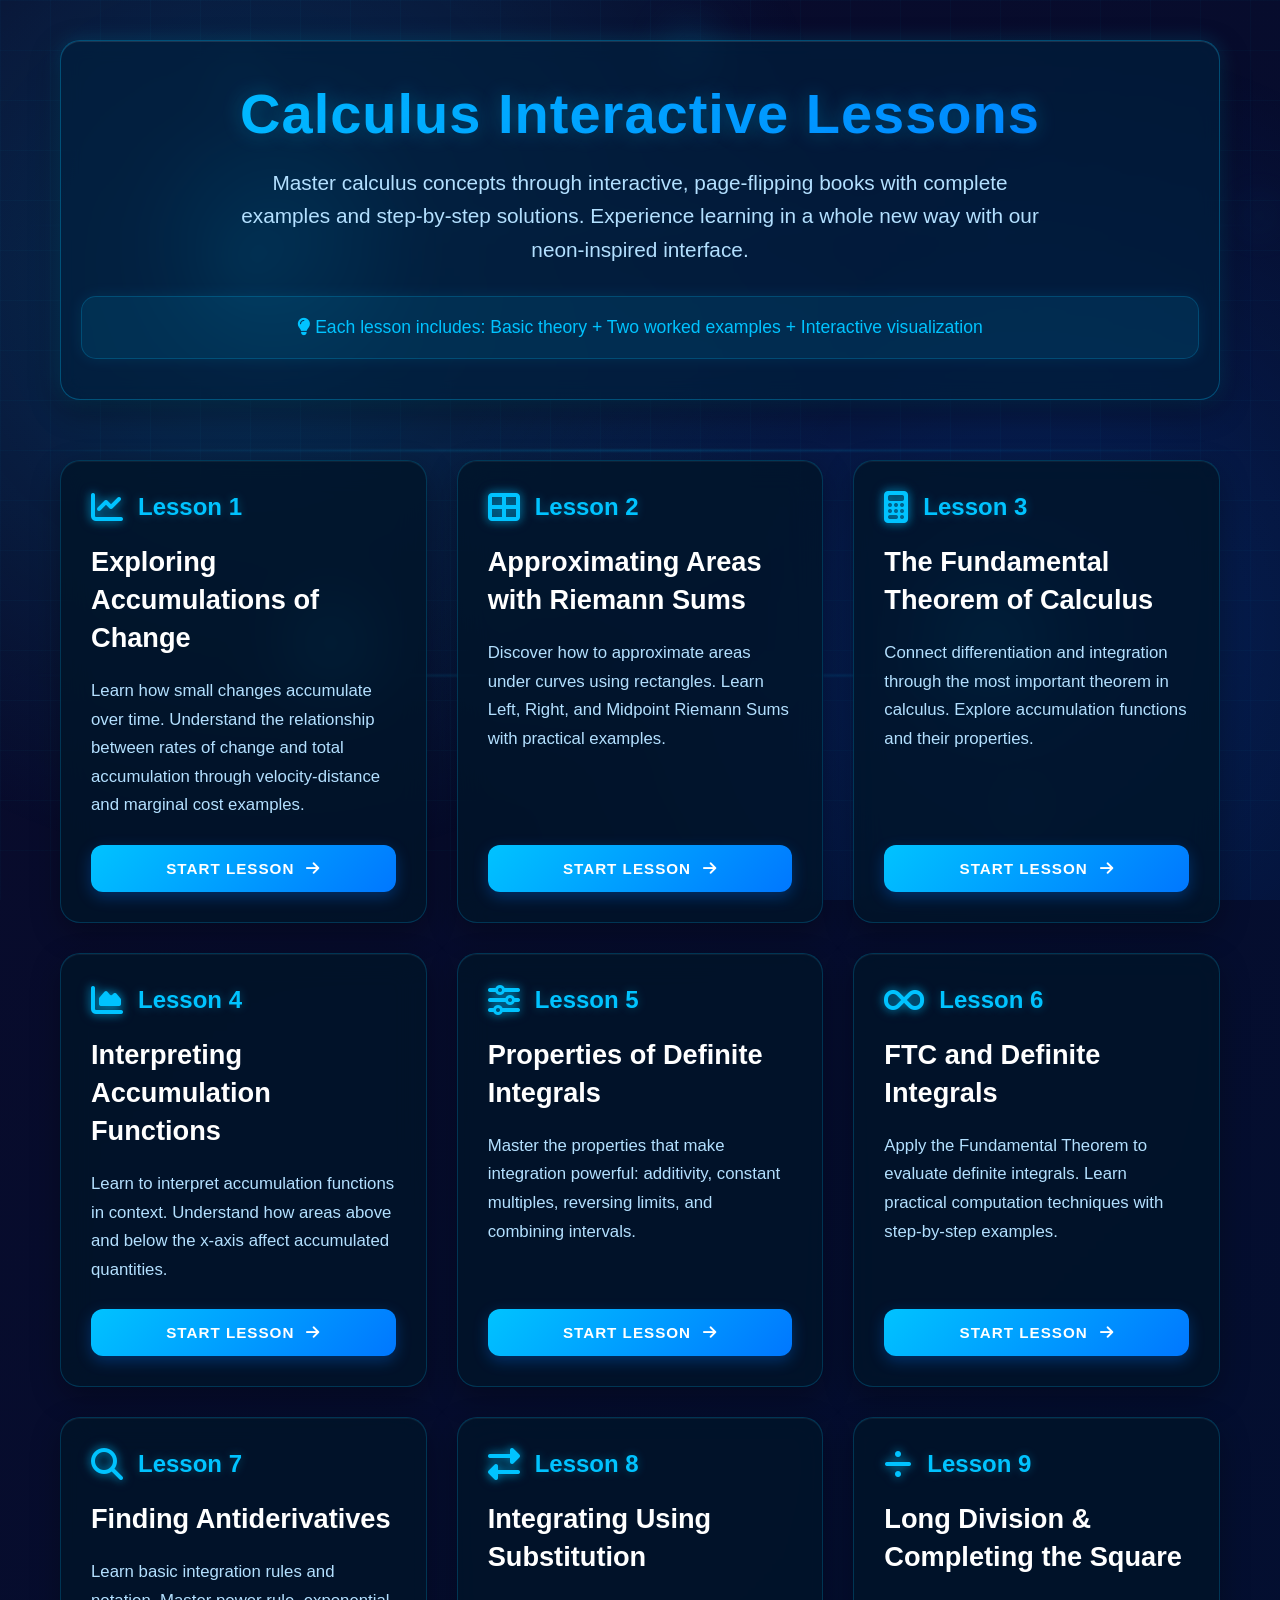
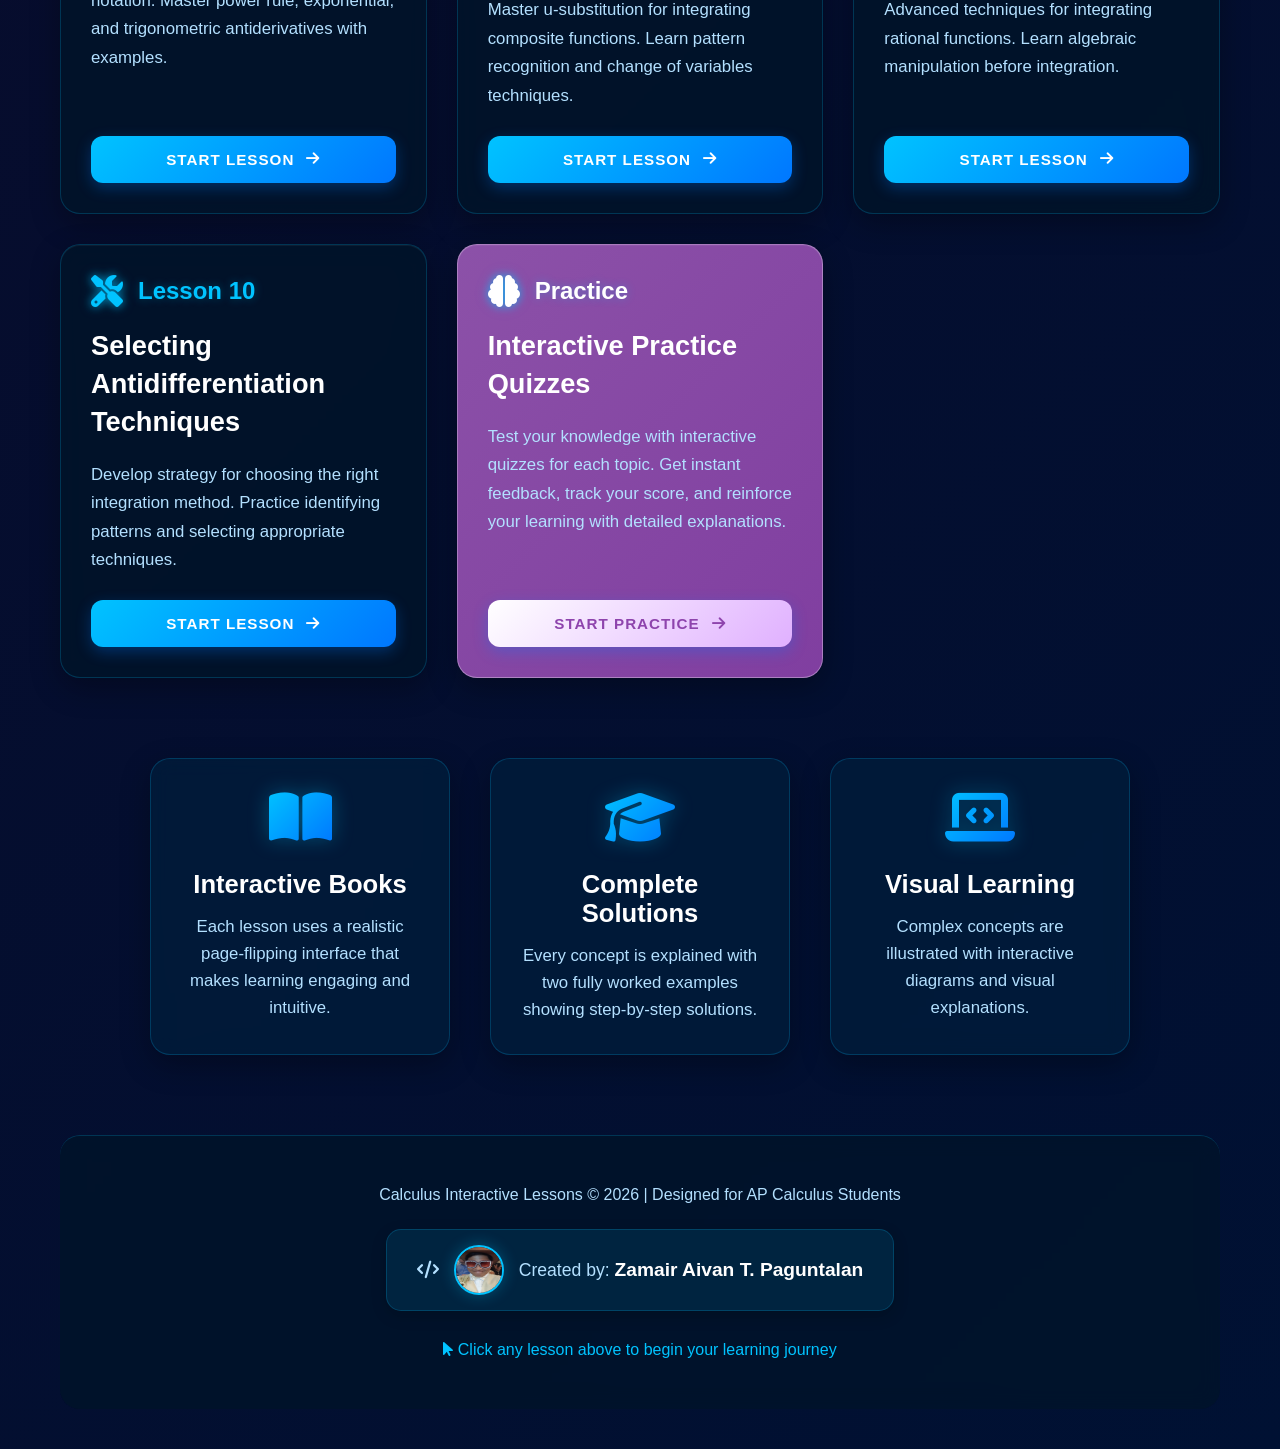
==== commit effac099: "Update index.html" ====
--- a/index.html
+++ b/index.html
@@ -4,7 +4,7 @@
     <meta charset="UTF-8">
     <meta name="viewport" content="width=device-width, initial-scale=1.0">
     <title>Calculus Interactive Lessons</title>
-    <link rel="stylesheet" href="style.css">
+    <link rel="stylesheet" href="./style.css">
     <link rel="stylesheet" href="https://cdnjs.cloudflare.com/ajax/libs/font-awesome/6.4.0/css/all.min.css">
 </head>
 <body>
@@ -197,4 +197,5 @@
     
     <script src="script.js"></script>
 </body>
-</html>+
+</html>
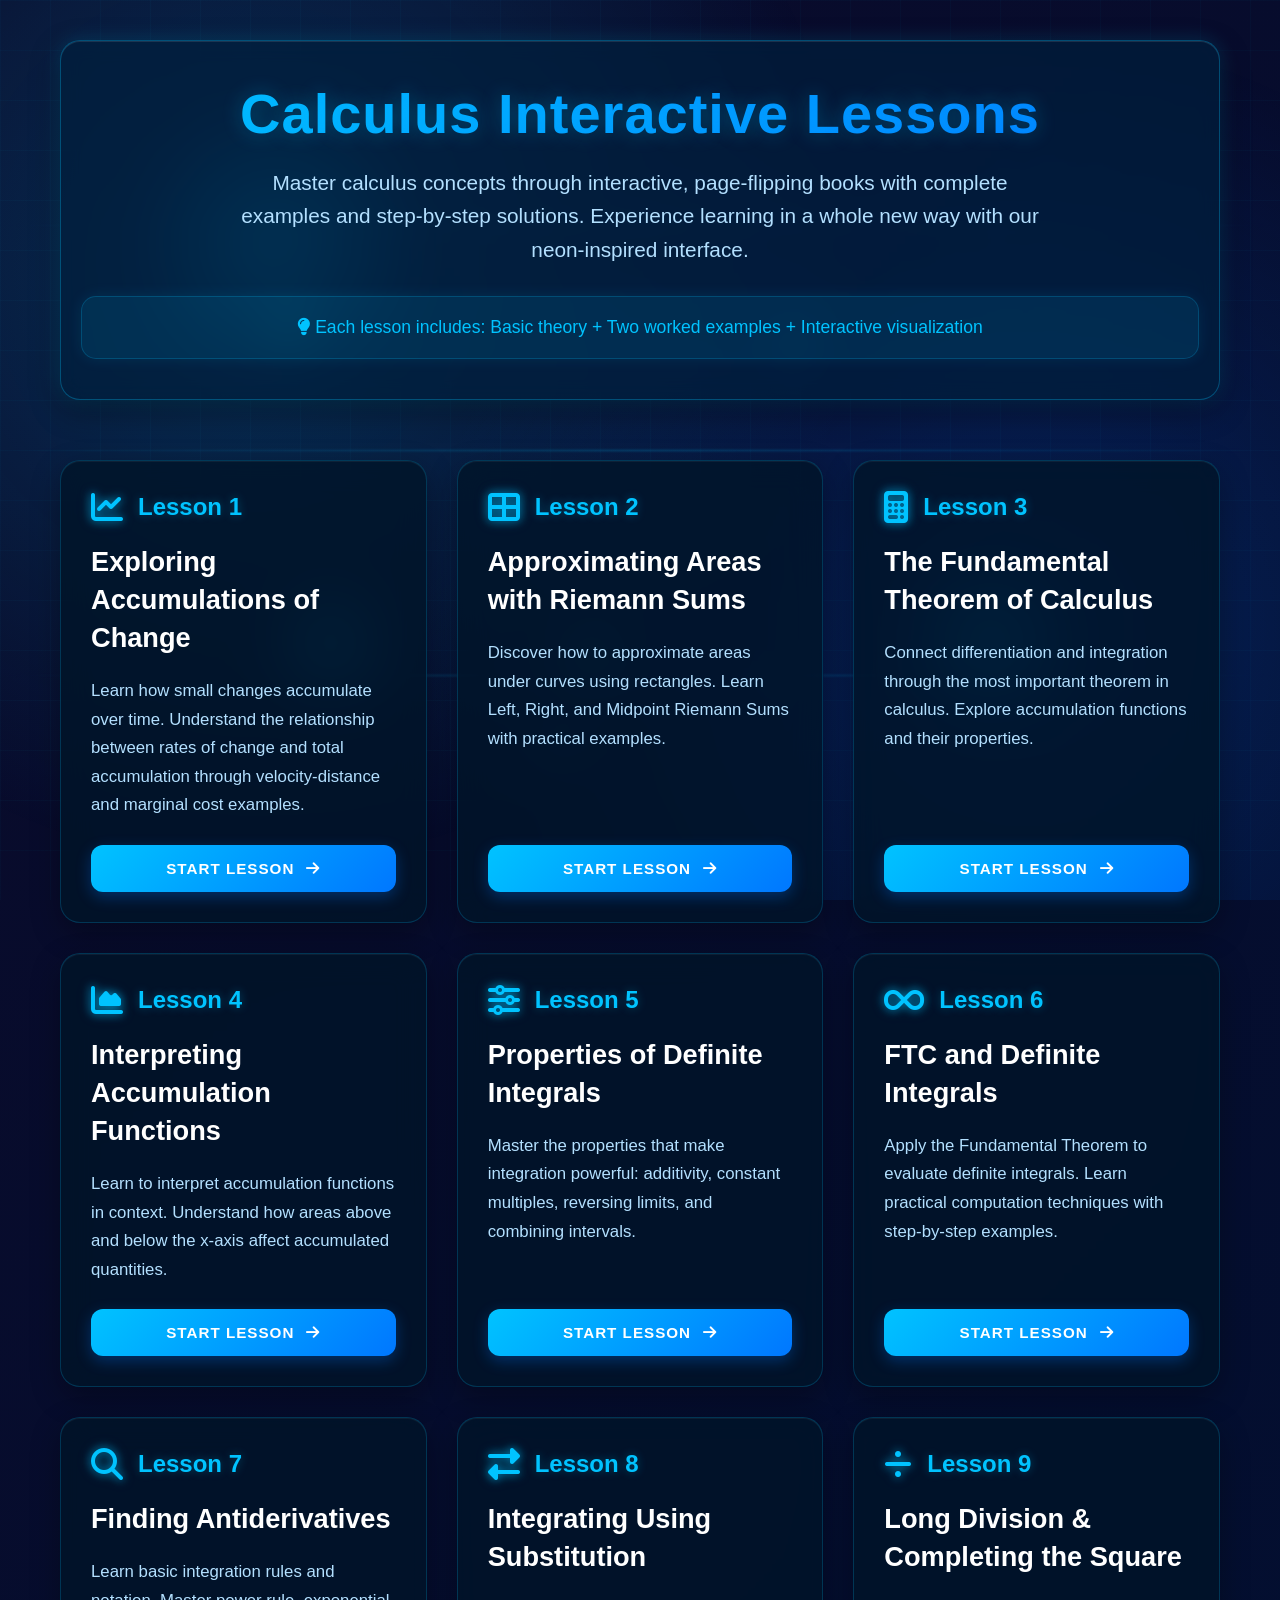
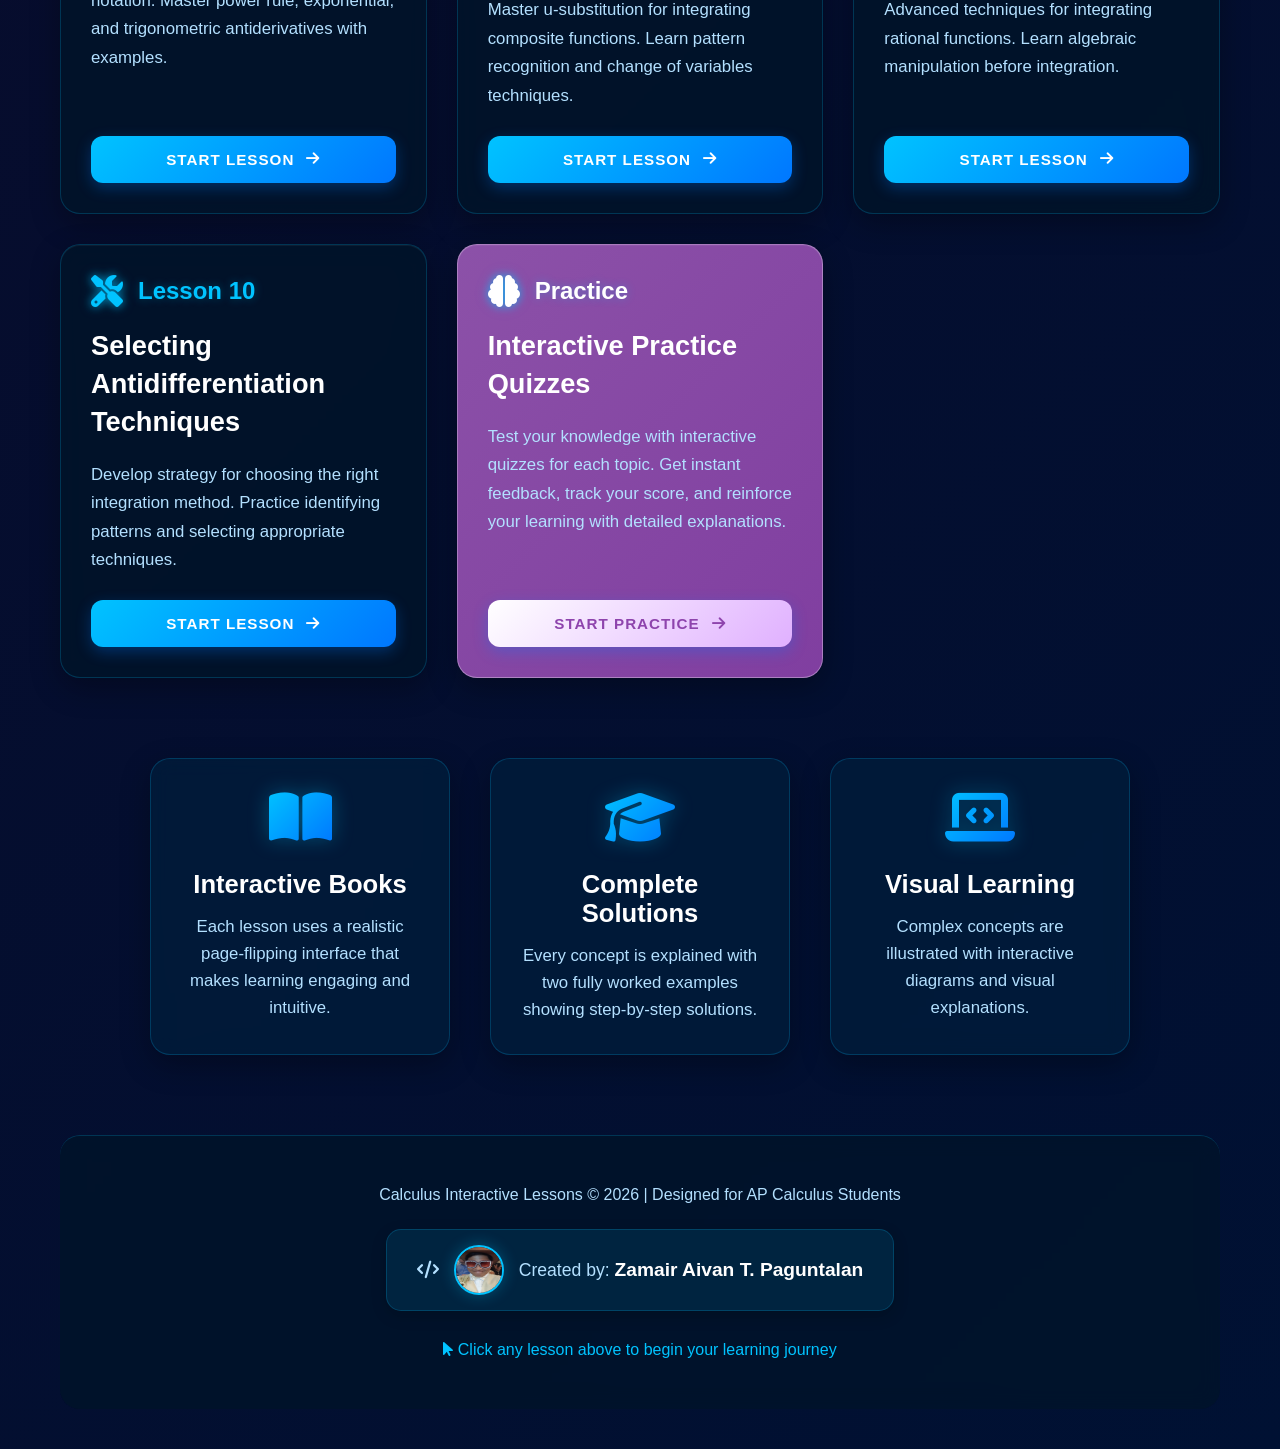
==== commit 004194c2: "Update index.html" ====
--- a/index.html
+++ b/index.html
@@ -195,7 +195,8 @@
         </div>
     </div>
     
-    <script src="script.js"></script>
+    <script src="./script.js"></script>
 </body>
 
 </html>
+
